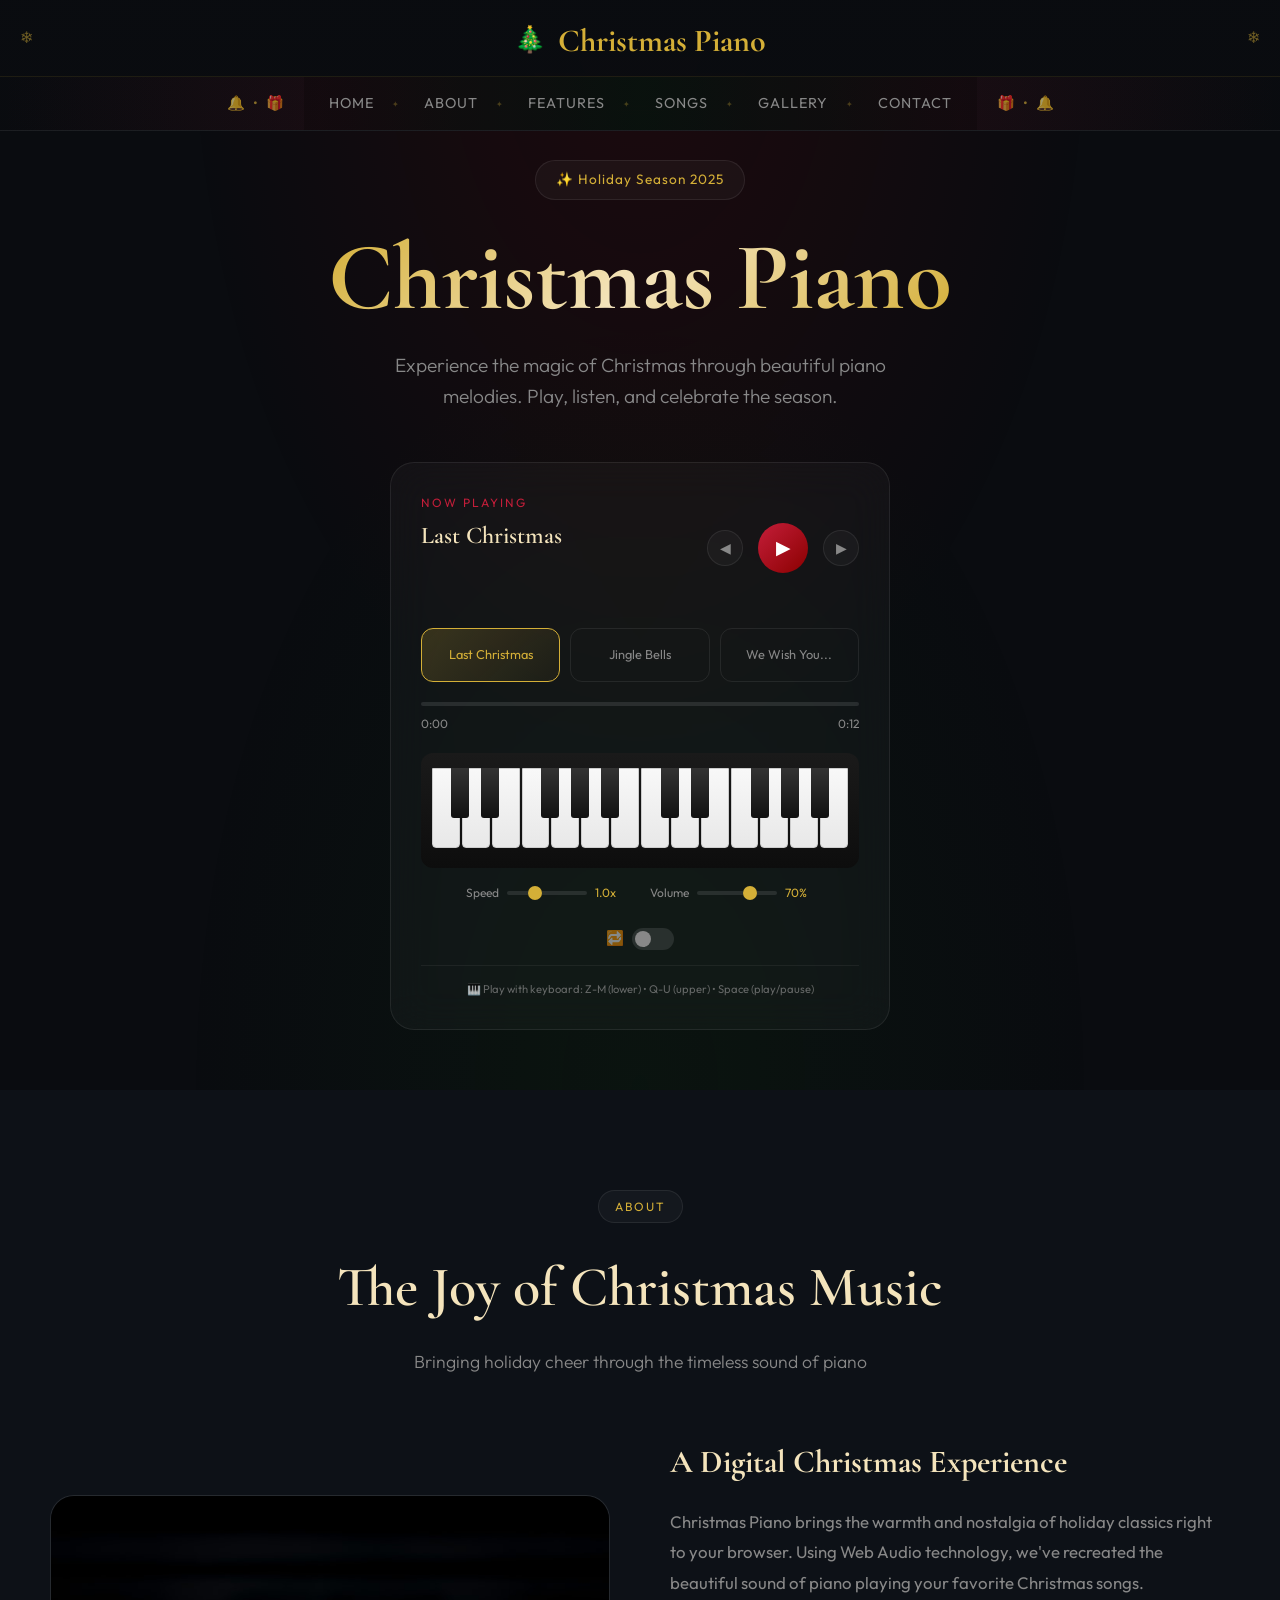
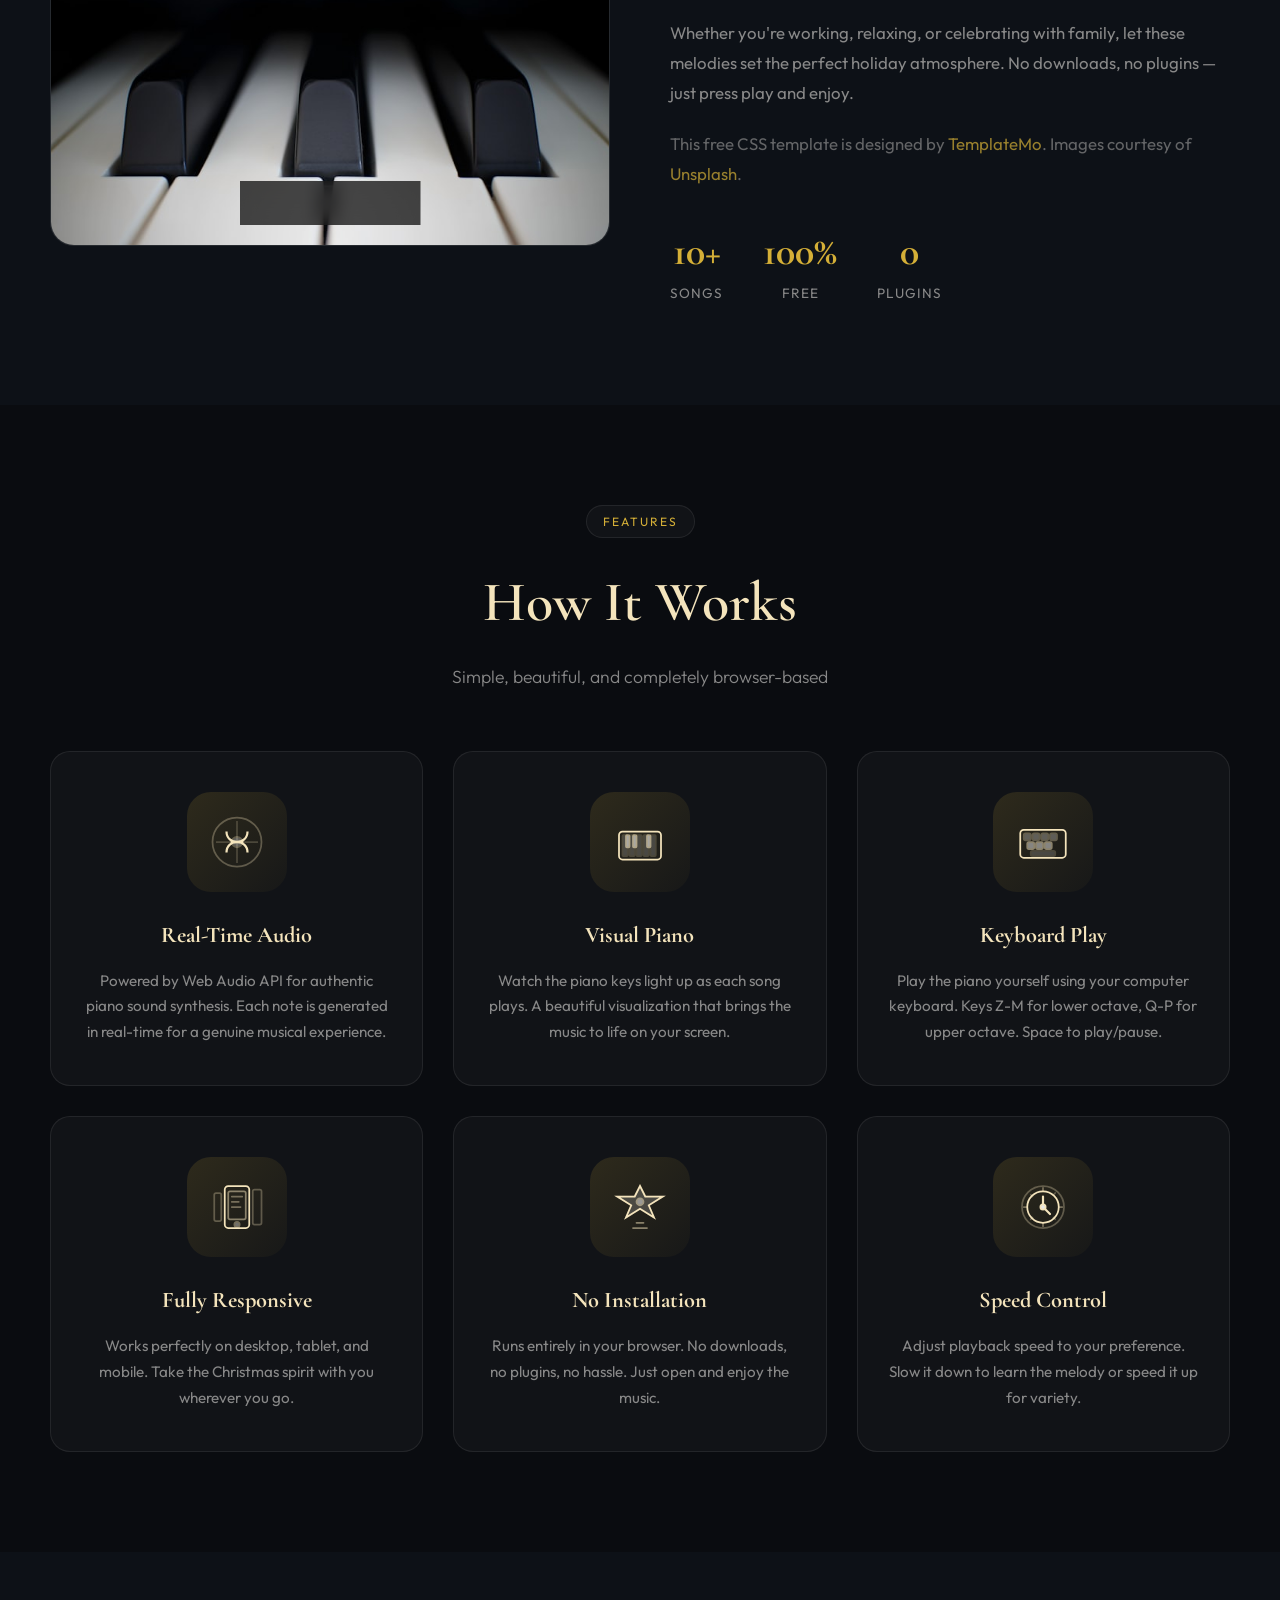
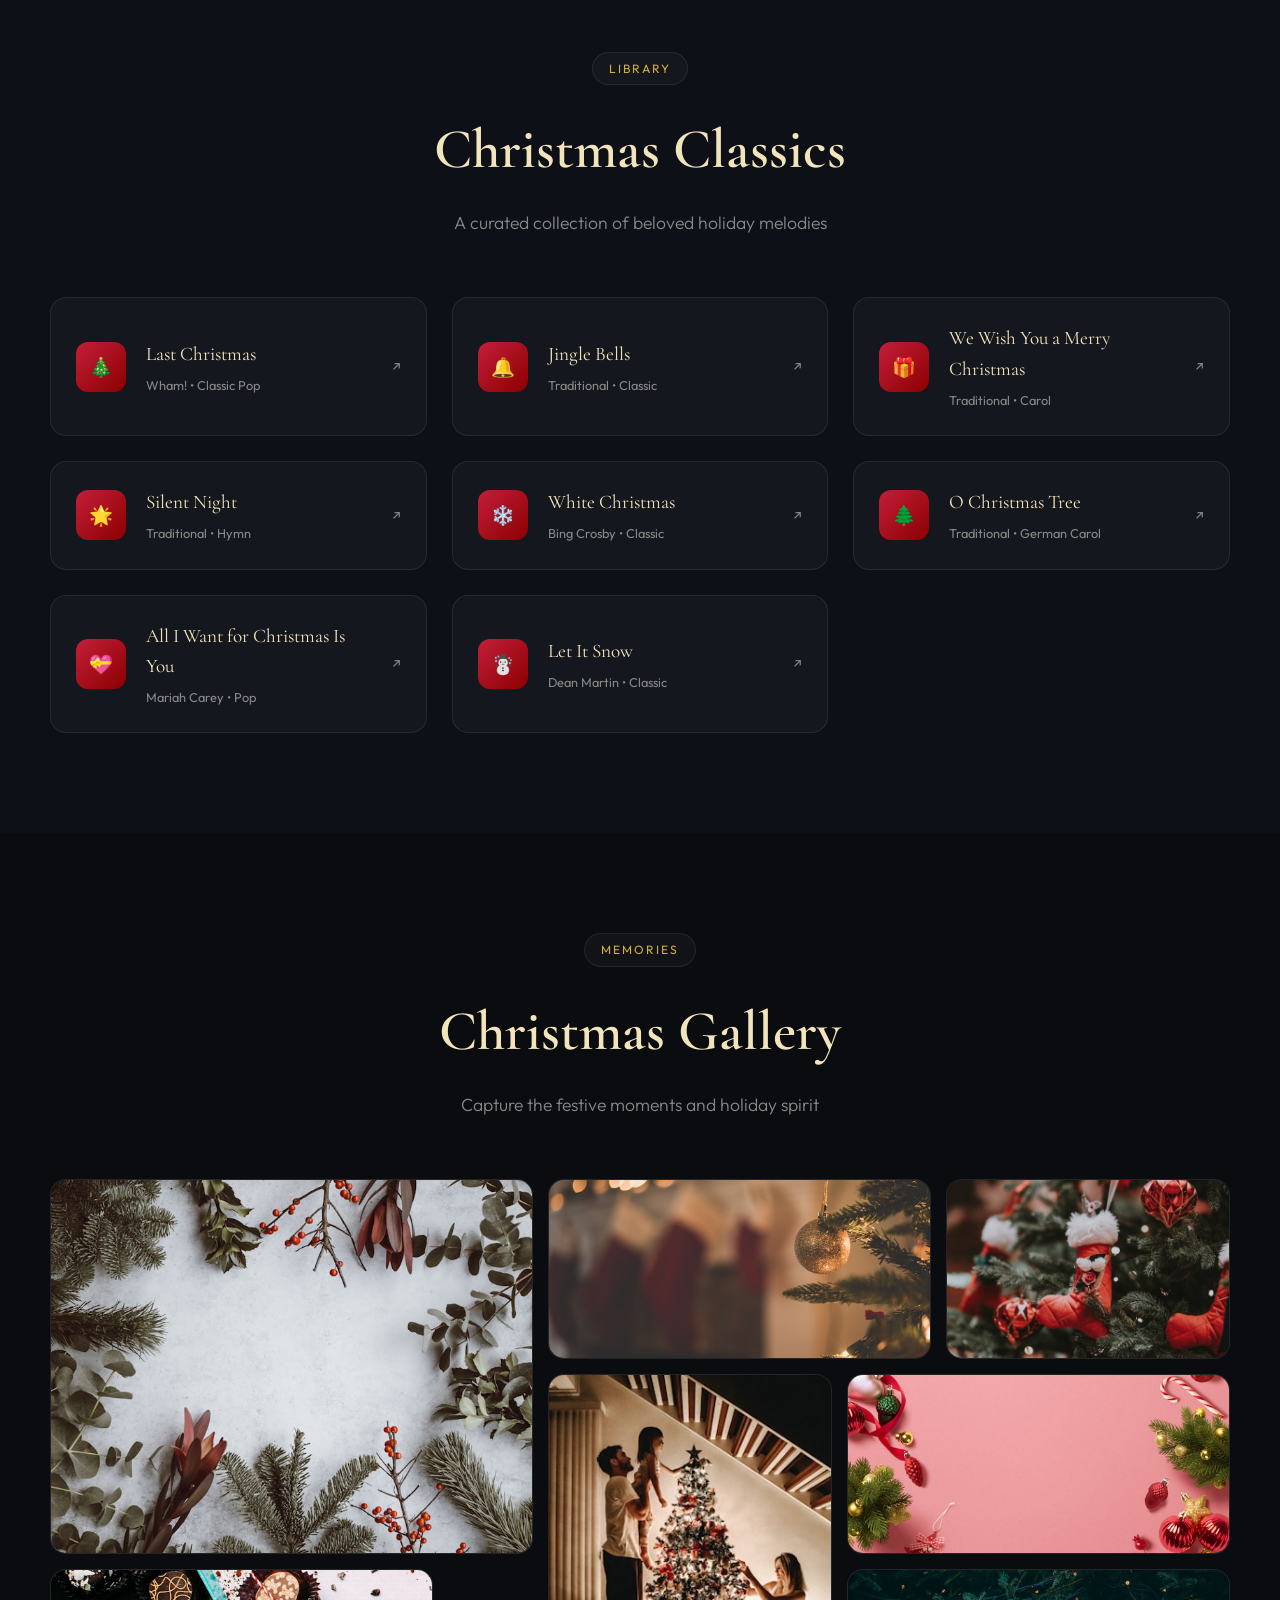
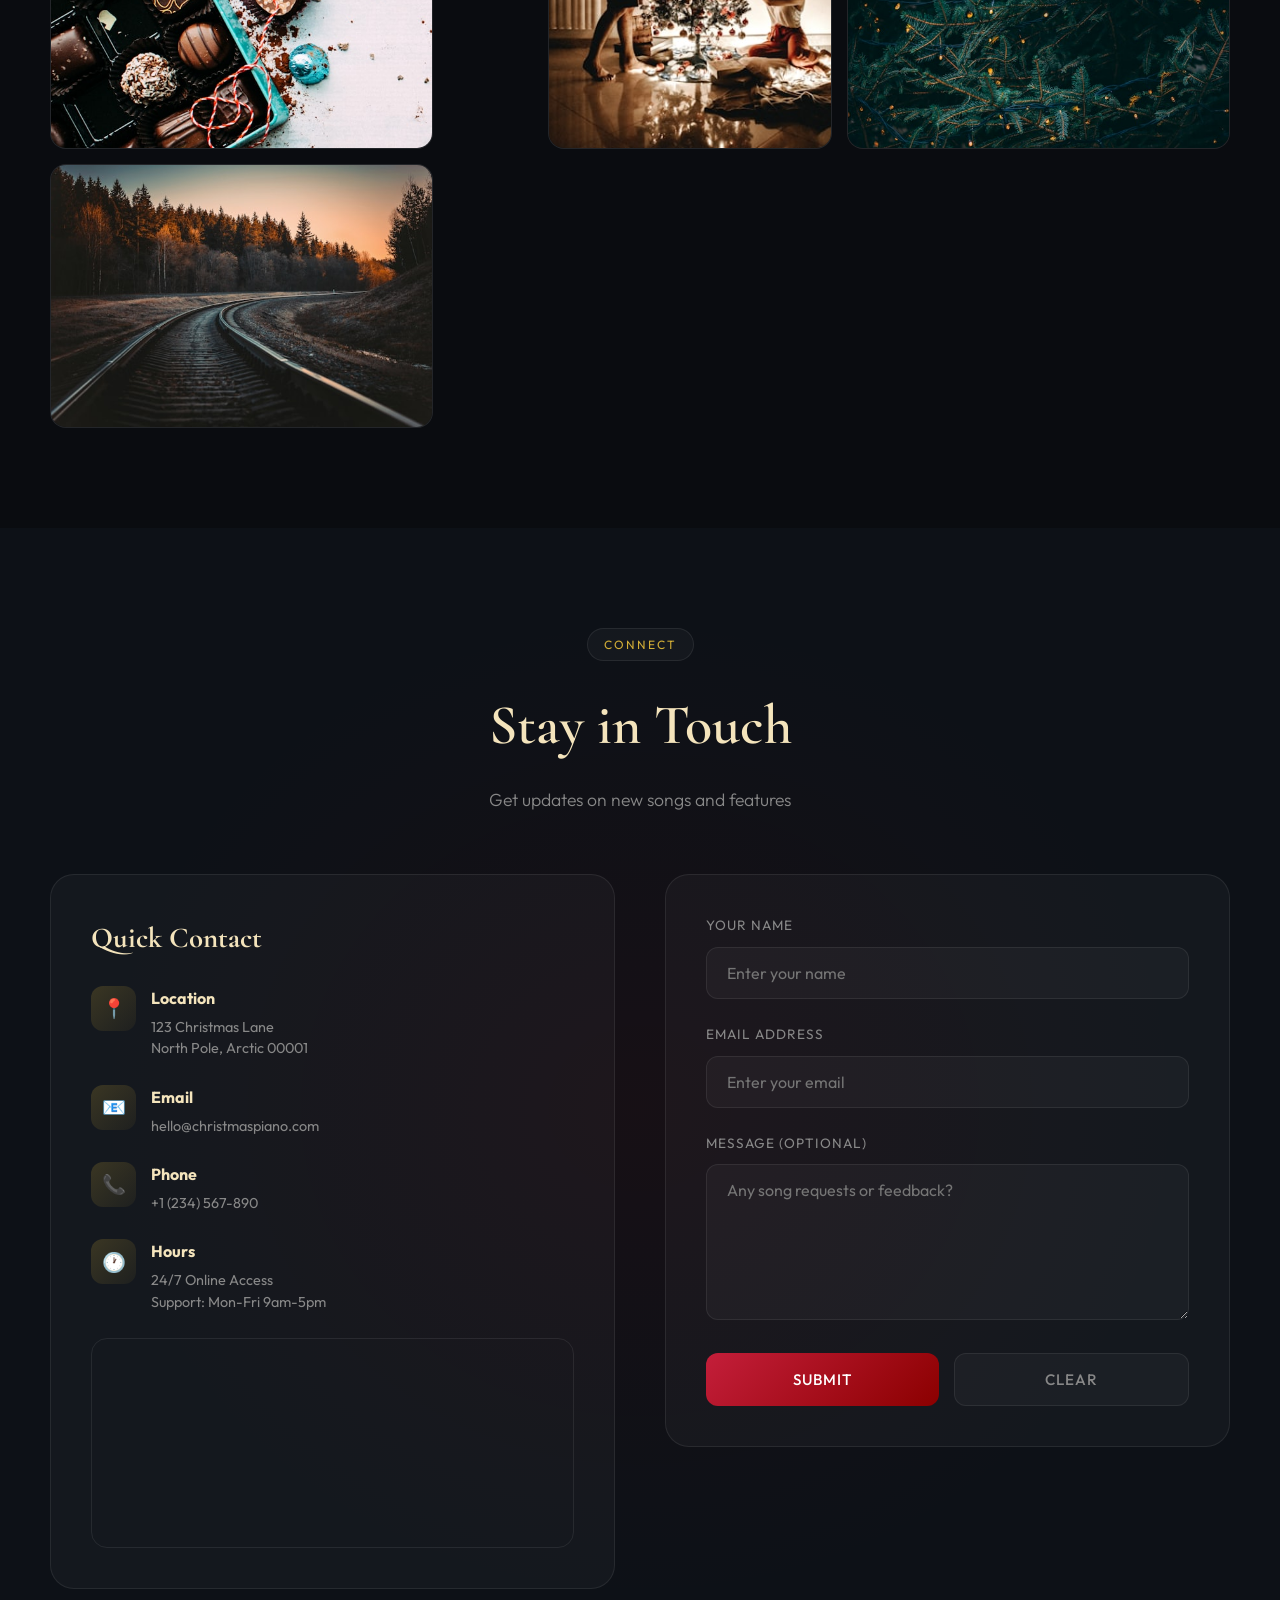
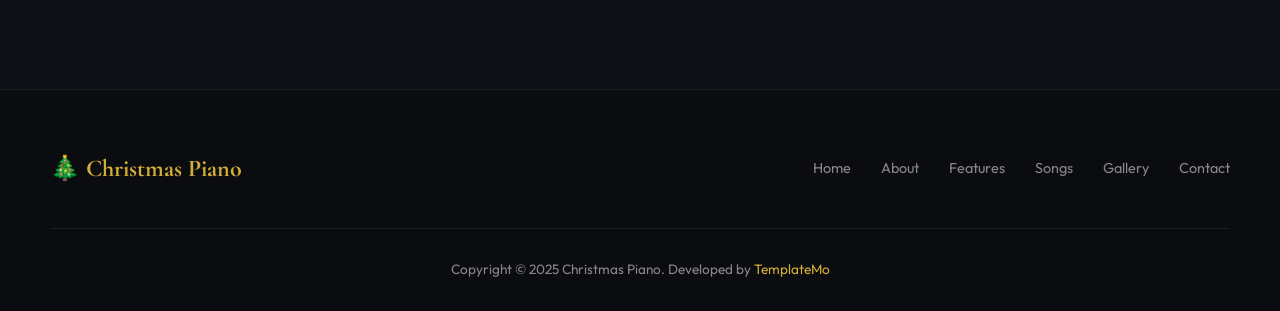
==== demo3/index.html @ 5d8e1d92 "lisätty demo3 ja demo3-pohja" ====
<!DOCTYPE html>
<html lang="en">
<head>
    <meta charset="UTF-8">
    <meta name="viewport" content="width=device-width, initial-scale=1.0">
    <title>Christmas Piano - Free HTML CSS Template</title>
    <link href="https://fonts.googleapis.com/css2?family=Cormorant+Garamond:wght@400;500;600;700&family=Outfit:wght@300;400;500;600&display=swap" rel="stylesheet">
    <link rel="stylesheet" href="templatemo-604-christmas-piano.css">
<!--

TemplateMo 604 Christmas Piano

https://templatemo.com/tm-604-christmas-piano

-->
</head>
<body>
    <!-- Snowflakes -->
    <div class="snowflakes" id="snowflakes"></div>

    <!-- Header -->
    <header>
        <!-- Logo Row -->
        <div class="header-logo-row">
            <a href="#hero" class="logo">
                <span class="logo-icon">🎄</span>
                Christmas Piano
            </a>
        </div>
        <!-- Navigation Row -->
        <div class="header-nav-row">
            <div class="nav-container">
                <div class="nav-decor">
                    <span class="ornament">🔔</span>
                    <span>•</span>
                    <span class="ornament">🎁</span>
                </div>
                <ul class="nav-links" id="navLinks">
                    <li><a href="#hero">Home</a></li>
                    <li><a href="#about">About</a></li>
                    <li><a href="#features">Features</a></li>
                    <li><a href="#songs">Songs</a></li>
                    <li><a href="#gallery">Gallery</a></li>
                    <li><a href="#contact">Contact</a></li>
                </ul>
                <div class="nav-decor">
                    <span class="ornament">🎁</span>
                    <span>•</span>
                    <span class="ornament">🔔</span>
                </div>
                <div class="nav-toggle" id="navToggle">
                    <span></span>
                    <span></span>
                    <span></span>
                </div>
            </div>
        </div>
    </header>

    <!-- Hero Section -->
    <section id="hero">
        <div class="hero-content">
            <span class="hero-badge">✨ Holiday Season 2025</span>
            <h1>Christmas Piano</h1>
            <p class="hero-subtitle">Experience the magic of Christmas through beautiful piano melodies. Play, listen, and celebrate the season.</p>
        </div>

        <!-- Mini Piano Player -->
        <div class="mini-player">
            <div class="player-header">
                <div class="song-info">
                    <div class="now-playing">Now Playing</div>
                    <div class="song-title" id="currentSongTitle">Last Christmas</div>
                </div>
                <div class="player-controls">
                    <button class="control-btn nav-btn" id="prevBtn">◀</button>
                    <button class="control-btn play-btn" id="playBtn">▶</button>
                    <button class="control-btn nav-btn" id="nextBtn">▶</button>
                </div>
            </div>

            <div class="song-selector">
                <button class="song-tab active" data-song="0">Last Christmas</button>
                <button class="song-tab" data-song="1">Jingle Bells</button>
                <button class="song-tab" data-song="2">We Wish You...</button>
            </div>

            <div class="progress-container">
                <div class="progress-bar" id="progressBar">
                    <div class="progress-fill" id="progressFill"></div>
                </div>
                <div class="time-display">
                    <span id="currentTime">0:00</span>
                    <span id="totalTime">0:00</span>
                </div>
            </div>

            <div class="mini-piano-container">
                <div class="mini-piano" id="miniPiano"></div>
            </div>

            <div class="player-controls-row">
                <div class="control-group">
                    <span class="control-label">Speed</span>
                    <input type="range" class="control-slider" id="speedSlider" min="0.5" max="2" step="0.1" value="1">
                    <span class="control-value" id="speedValue">1.0x</span>
                </div>
                <div class="control-group">
                    <span class="control-label">Volume</span>
                    <input type="range" class="control-slider" id="volumeSlider" min="0" max="1" step="0.1" value="0.7">
                    <span class="control-value" id="volumeValue">70%</span>
                </div>
                <div class="repeat-toggle" id="repeatToggle">
                    <span class="repeat-icon">🔁</span>
                    <div class="toggle-switch" id="repeatSwitch"></div>
                </div>
            </div>

            <div class="keyboard-hint">
                🎹 Play with keyboard: Z-M (lower) • Q-U (upper) • Space (play/pause)
            </div>
        </div>
    </section>

    <!-- About Section -->
    <section id="about">
        <div class="section-header">
            <span class="section-badge">About</span>
            <h2>The Joy of Christmas Music</h2>
            <p class="section-desc">Bringing holiday cheer through the timeless sound of piano</p>
        </div>
        <div class="about-grid">
            <div class="about-media">
                <img src="images/about-piano.jpg" alt="Christmas Piano">
                <a href="https://www.youtube.com/watch?v=E8gmARGvPlI" target="_blank" rel="noopener" class="youtube-btn">
                    <svg width="20" height="20" viewBox="0 0 24 24" fill="currentColor">
                        <path d="M19.615 3.184c-3.604-.246-11.631-.245-15.23 0-3.897.266-4.356 2.62-4.385 8.816.029 6.185.484 8.549 4.385 8.816 3.6.245 11.626.246 15.23 0 3.897-.266 4.356-2.62 4.385-8.816-.029-6.185-.484-8.549-4.385-8.816zm-10.615 12.816v-8l8 3.993-8 4.007z"/>
                    </svg>
                    Watch on YouTube
                </a>
            </div>
            <div class="about-content">
                <h3>A Digital Christmas Experience</h3>
                <p>Christmas Piano brings the warmth and nostalgia of holiday classics right to your browser. Using Web Audio technology, we've recreated the beautiful sound of piano playing your favorite Christmas songs.</p>
                <p>Whether you're working, relaxing, or celebrating with family, let these melodies set the perfect holiday atmosphere. No downloads, no plugins — just press play and enjoy.</p>
                <p class="about-credits">This free CSS template is designed by <a href="https://templatemo.com" target="_blank" rel="nofollow noopener">TemplateMo</a>. Images courtesy of <a href="https://unsplash.com" target="_blank" rel="nofollow noopener">Unsplash</a>.</p>
                <div class="about-stats">
                    <div class="stat">
                        <div class="stat-number">10+</div>
                        <div class="stat-label">Songs</div>
                    </div>
                    <div class="stat">
                        <div class="stat-number">100%</div>
                        <div class="stat-label">Free</div>
                    </div>
                    <div class="stat">
                        <div class="stat-number">0</div>
                        <div class="stat-label">Plugins</div>
                    </div>
                </div>
            </div>
        </div>
    </section>

    <!-- Features Section -->
    <section id="features">
        <div class="section-header">
            <span class="section-badge">Features</span>
            <h2>How It Works</h2>
            <p class="section-desc">Simple, beautiful, and completely browser-based</p>
        </div>
        <div class="features-grid">
            <div class="feature-card">
                <div class="feature-icon">
                    <svg viewBox="0 0 64 64" fill="none" stroke="currentColor" stroke-width="2">
                        <circle cx="32" cy="32" r="28" stroke-opacity="0.3"/>
                        <path d="M32 8v48M8 32h48" stroke-opacity="0.2"/>
                        <path d="M20 20c0 8 6 12 12 12s12-4 12-12" stroke-width="2.5"/>
                        <path d="M20 44c0-8 6-12 12-12s12 4 12 12" stroke-width="2.5"/>
                        <circle cx="32" cy="32" r="6" fill="currentColor" opacity="0.3"/>
                        <path d="M26 32h12" stroke-width="3" stroke-linecap="round"/>
                    </svg>
                </div>
                <h3>Real-Time Audio</h3>
                <p>Powered by Web Audio API for authentic piano sound synthesis. Each note is generated in real-time for a genuine musical experience.</p>
            </div>
            <div class="feature-card">
                <div class="feature-icon">
                    <svg viewBox="0 0 64 64" fill="none" stroke="currentColor" stroke-width="2">
                        <rect x="8" y="20" width="48" height="32" rx="4" stroke-width="2"/>
                        <rect x="12" y="24" width="6" height="24" rx="1" fill="currentColor" opacity="0.2"/>
                        <rect x="20" y="24" width="6" height="24" rx="1" fill="currentColor" opacity="0.2"/>
                        <rect x="28" y="24" width="6" height="24" rx="1" fill="currentColor" opacity="0.2"/>
                        <rect x="36" y="24" width="6" height="24" rx="1" fill="currentColor" opacity="0.2"/>
                        <rect x="44" y="24" width="6" height="24" rx="1" fill="currentColor" opacity="0.2"/>
                        <rect x="16" y="24" width="4" height="14" rx="1" fill="currentColor" opacity="0.6"/>
                        <rect x="24" y="24" width="4" height="14" rx="1" fill="currentColor" opacity="0.6"/>
                        <rect x="40" y="24" width="4" height="14" rx="1" fill="currentColor" opacity="0.6"/>
                    </svg>
                </div>
                <h3>Visual Piano</h3>
                <p>Watch the piano keys light up as each song plays. A beautiful visualization that brings the music to life on your screen.</p>
            </div>
            <div class="feature-card">
                <div class="feature-icon">
                    <svg viewBox="0 0 64 64" fill="none" stroke="currentColor" stroke-width="2">
                        <rect x="6" y="18" width="52" height="32" rx="4"/>
                        <rect x="10" y="22" width="8" height="8" rx="2" fill="currentColor" opacity="0.3"/>
                        <rect x="20" y="22" width="8" height="8" rx="2" fill="currentColor" opacity="0.3"/>
                        <rect x="30" y="22" width="8" height="8" rx="2" fill="currentColor" opacity="0.3"/>
                        <rect x="40" y="22" width="8" height="8" rx="2" fill="currentColor" opacity="0.3"/>
                        <rect x="14" y="32" width="8" height="8" rx="2" fill="currentColor" opacity="0.5"/>
                        <rect x="24" y="32" width="8" height="8" rx="2" fill="currentColor" opacity="0.5"/>
                        <rect x="34" y="32" width="8" height="8" rx="2" fill="currentColor" opacity="0.5"/>
                        <rect x="18" y="42" width="28" height="6" rx="2" fill="currentColor" opacity="0.2"/>
                    </svg>
                </div>
                <h3>Keyboard Play</h3>
                <p>Play the piano yourself using your computer keyboard. Keys Z-M for lower octave, Q-P for upper octave. Space to play/pause.</p>
            </div>
            <div class="feature-card">
                <div class="feature-icon">
                    <svg viewBox="0 0 64 64" fill="none" stroke="currentColor" stroke-width="2">
                        <rect x="18" y="8" width="28" height="48" rx="4"/>
                        <rect x="22" y="14" width="20" height="32" rx="2" stroke-opacity="0.5"/>
                        <circle cx="32" cy="52" r="3" fill="currentColor" opacity="0.4"/>
                        <path d="M26 20h12M26 26h8M26 32h10" stroke-opacity="0.4" stroke-linecap="round"/>
                        <rect x="6" y="16" width="8" height="32" rx="2" stroke-opacity="0.3"/>
                        <rect x="50" y="12" width="10" height="40" rx="2" stroke-opacity="0.3"/>
                    </svg>
                </div>
                <h3>Fully Responsive</h3>
                <p>Works perfectly on desktop, tablet, and mobile. Take the Christmas spirit with you wherever you go.</p>
            </div>
            <div class="feature-card">
                <div class="feature-icon">
                    <svg viewBox="0 0 64 64" fill="none" stroke="currentColor" stroke-width="2">
                        <path d="M32 8L38 20H58L42 30L48 44L32 34L16 44L22 30L6 20H26L32 8Z" fill="currentColor" opacity="0.2"/>
                        <path d="M32 8L38 20H58L42 30L48 44L32 34L16 44L22 30L6 20H26L32 8Z"/>
                        <circle cx="32" cy="26" r="4" fill="currentColor" opacity="0.5"/>
                        <path d="M28 50h8M24 56h16" stroke-linecap="round" stroke-opacity="0.5"/>
                    </svg>
                </div>
                <h3>No Installation</h3>
                <p>Runs entirely in your browser. No downloads, no plugins, no hassle. Just open and enjoy the music.</p>
            </div>
            <div class="feature-card">
                <div class="feature-icon">
                    <svg viewBox="0 0 64 64" fill="none" stroke="currentColor" stroke-width="2">
                        <circle cx="32" cy="32" r="24" stroke-opacity="0.3"/>
                        <circle cx="32" cy="32" r="18"/>
                        <path d="M32 20v12l8 8" stroke-width="2.5" stroke-linecap="round" stroke-linejoin="round"/>
                        <circle cx="32" cy="32" r="3" fill="currentColor"/>
                        <path d="M32 10v4M32 50v4M10 32h4M50 32h4" stroke-linecap="round" stroke-opacity="0.4"/>
                        <path d="M18 18l2 2M44 44l2 2M18 46l2-2M44 18l2-2" stroke-linecap="round" stroke-opacity="0.3"/>
                    </svg>
                </div>
                <h3>Speed Control</h3>
                <p>Adjust playback speed to your preference. Slow it down to learn the melody or speed it up for variety.</p>
            </div>
        </div>
    </section>

    <!-- Songs Section -->
    <section id="songs">
        <div class="section-header">
            <span class="section-badge">Library</span>
            <h2>Christmas Classics</h2>
            <p class="section-desc">A curated collection of beloved holiday melodies</p>
        </div>
        <div class="songs-grid">
            <a href="https://www.youtube.com/watch?v=E8gmARGvPlI" target="_blank" rel="noopener" class="song-card">
                <div class="song-card-icon">🎄</div>
                <div class="song-card-info">
                    <div class="song-card-title">Last Christmas</div>
                    <div class="song-card-meta">Wham! • Classic Pop</div>
                </div>
                <div class="song-card-duration">↗</div>
            </a>
            <a href="https://www.youtube.com/results?search_query=jingle+bells+piano" target="_blank" rel="noopener" class="song-card">
                <div class="song-card-icon">🔔</div>
                <div class="song-card-info">
                    <div class="song-card-title">Jingle Bells</div>
                    <div class="song-card-meta">Traditional • Classic</div>
                </div>
                <div class="song-card-duration">↗</div>
            </a>
            <a href="https://www.youtube.com/watch?v=g-OF7KGyDis" target="_blank" rel="noopener" class="song-card">
                <div class="song-card-icon">🎁</div>
                <div class="song-card-info">
                    <div class="song-card-title">We Wish You a Merry Christmas</div>
                    <div class="song-card-meta">Traditional • Carol</div>
                </div>
                <div class="song-card-duration">↗</div>
            </a>
            <a href="https://www.youtube.com/results?search_query=silent+night+piano+instrumental" target="_blank" rel="noopener" class="song-card">
                <div class="song-card-icon">🌟</div>
                <div class="song-card-info">
                    <div class="song-card-title">Silent Night</div>
                    <div class="song-card-meta">Traditional • Hymn</div>
                </div>
                <div class="song-card-duration">↗</div>
            </a>
            <a href="https://www.youtube.com/results?search_query=white+christmas+piano" target="_blank" rel="noopener" class="song-card">
                <div class="song-card-icon">❄️</div>
                <div class="song-card-info">
                    <div class="song-card-title">White Christmas</div>
                    <div class="song-card-meta">Bing Crosby • Classic</div>
                </div>
                <div class="song-card-duration">↗</div>
            </a>
            <a href="https://www.youtube.com/results?search_query=o+christmas+tree+piano" target="_blank" rel="noopener" class="song-card">
                <div class="song-card-icon">🌲</div>
                <div class="song-card-info">
                    <div class="song-card-title">O Christmas Tree</div>
                    <div class="song-card-meta">Traditional • German Carol</div>
                </div>
                <div class="song-card-duration">↗</div>
            </a>
            <a href="https://www.youtube.com/results?search_query=all+i+want+for+christmas+is+you+piano" target="_blank" rel="noopener" class="song-card">
                <div class="song-card-icon">💝</div>
                <div class="song-card-info">
                    <div class="song-card-title">All I Want for Christmas Is You</div>
                    <div class="song-card-meta">Mariah Carey • Pop</div>
                </div>
                <div class="song-card-duration">↗</div>
            </a>
            <a href="https://www.youtube.com/results?search_query=let+it+snow+piano+instrumental" target="_blank" rel="noopener" class="song-card">
                <div class="song-card-icon">☃️</div>
                <div class="song-card-info">
                    <div class="song-card-title">Let It Snow</div>
                    <div class="song-card-meta">Dean Martin • Classic</div>
                </div>
                <div class="song-card-duration">↗</div>
            </a>
        </div>
    </section>

    <!-- Gallery Section -->
    <section id="gallery">
        <div class="section-header">
            <span class="section-badge">Memories</span>
            <h2>Christmas Gallery</h2>
            <p class="section-desc">Capture the festive moments and holiday spirit</p>
        </div>
        <div class="gallery-grid">
            <div class="gallery-item" data-index="0">
                <img src="images/christmas-pic-01.jpg" alt="Christmas Tree">
                <div class="gallery-icon">+</div>
            </div>
            <div class="gallery-item" data-index="1">
                <img src="images/christmas-pic-02.jpg" alt="Christmas Decorations">
                <div class="gallery-icon">+</div>
            </div>
            <div class="gallery-item" data-index="2">
                <img src="images/christmas-pic-03.jpg" alt="Christmas Lights">
                <div class="gallery-icon">+</div>
            </div>
            <div class="gallery-item" data-index="3">
                <img src="images/christmas-pic-04.jpg" alt="Christmas Snow">
                <div class="gallery-icon">+</div>
            </div>
            <div class="gallery-item" data-index="4">
                <img src="images/christmas-pic-05.jpg" alt="Christmas Gifts">
                <div class="gallery-icon">+</div>
            </div>
            <div class="gallery-item" data-index="5">
                <img src="images/christmas-pic-06.jpg" alt="Christmas Cookies">
                <div class="gallery-icon">+</div>
            </div>
            <div class="gallery-item" data-index="6">
                <img src="images/christmas-pic-07.jpg" alt="Christmas Candles">
                <div class="gallery-icon">+</div>
            </div>
            <div class="gallery-item" data-index="7">
                <img src="images/christmas-pic-08.jpg" alt="Christmas Piano">
                <div class="gallery-icon">+</div>
            </div>
        </div>
    </section>

    <!-- Lightbox -->
    <div class="lightbox" id="lightbox">
        <div class="lightbox-content">
            <button class="lightbox-close" id="lightboxClose">×</button>
            <button class="lightbox-nav lightbox-prev" id="lightboxPrev">◀</button>
            <img src="" alt="Gallery Image" id="lightboxImg">
            <button class="lightbox-nav lightbox-next" id="lightboxNext">▶</button>
        </div>
    </div>

    <!-- Contact Section -->
    <section id="contact">
        <div class="section-header">
            <span class="section-badge">Connect</span>
            <h2>Stay in Touch</h2>
            <p class="section-desc">Get updates on new songs and features</p>
        </div>
        <div class="contact-container">
            <!-- Contact Info Column -->
            <div class="contact-info">
                <h3>Quick Contact</h3>
                <div class="contact-item">
                    <div class="contact-item-icon">📍</div>
                    <div class="contact-item-content">
                        <h4>Location</h4>
                        <p><a href="https://www.google.com/maps/place/New+York,+NY,+USA" target="_blank" rel="noopener">123 Christmas Lane<br>North Pole, Arctic 00001</a></p>
                    </div>
                </div>
                <div class="contact-item">
                    <div class="contact-item-icon">📧</div>
                    <div class="contact-item-content">
                        <h4>Email</h4>
                        <p><a href="mailto:hello@christmaspiano.com">hello@christmaspiano.com</a></p>
                    </div>
                </div>
                <div class="contact-item">
                    <div class="contact-item-icon">📞</div>
                    <div class="contact-item-content">
                        <h4>Phone</h4>
                        <p><a href="tel:+1234567890">+1 (234) 567-890</a></p>
                    </div>
                </div>
                <div class="contact-item">
                    <div class="contact-item-icon">🕐</div>
                    <div class="contact-item-content">
                        <h4>Hours</h4>
                        <p>24/7 Online Access<br>Support: Mon-Fri 9am-5pm</p>
                    </div>
                </div>
                <div class="contact-map">
                    <iframe src="https://www.google.com/maps/embed?pb=!1m18!1m12!1m3!1d387193.305935303!2d-74.25986548248684!3d40.69714941932609!2m3!1f0!2f0!3f0!3m2!1i1024!2i768!4f13.1!3m3!1m2!1s0x89c24fa5d33f083b%3A0xc80b8f06e177fe62!2sNew%20York%2C%20NY%2C%20USA!5e0!3m2!1sen!2s!4v1638561234567!5m2!1sen!2s" allowfullscreen="" loading="lazy"></iframe>
                </div>
            </div>
            <!-- Contact Form Column -->
            <form class="contact-form" id="contactForm">
                <div class="form-group">
                    <label for="name">Your Name</label>
                    <input type="text" id="name" name="name" placeholder="Enter your name" required>
                </div>
                <div class="form-group">
                    <label for="email">Email Address</label>
                    <input type="email" id="email" name="email" placeholder="Enter your email" required>
                </div>
                <div class="form-group">
                    <label for="message">Message (Optional)</label>
                    <textarea id="message" name="message" placeholder="Any song requests or feedback?"></textarea>
                </div>
                <div class="form-buttons">
                    <button type="submit" class="btn btn-submit">Submit</button>
                    <button type="reset" class="btn btn-clear">Clear</button>
                </div>
            </form>
        </div>
    </section>

    <!-- Footer -->
    <footer>
        <div class="footer-content">
            <div class="footer-logo">🎄 Christmas Piano</div>
            <div class="footer-links">
                <a href="#hero">Home</a>
                <a href="#about">About</a>
                <a href="#features">Features</a>
                <a href="#songs">Songs</a>
                <a href="#gallery">Gallery</a>
                <a href="#contact">Contact</a>
            </div>
        </div>
        <div class="footer-bottom">
            <p>Copyright © 2025 Christmas Piano. Developed by <a rel="nofollow" href="https://templatemo.com" target="_blank">TemplateMo</a></p>
        </div>
    </footer>
<script src="templatemo-604-piano-scripts.js"></script>
</body>
</html>
---- demo3/templatemo-604-christmas-piano.css ----
@charset "utf-8";
/* CSS Document 

TemplateMo 604 Christmas Piano

https://templatemo.com/tm-604-christmas-piano

*/

:root {
	--gold: #d4af37;
	--gold-light: #f4e4bc;
	--red: #c41e3a;
	--red-dark: #8b0000;
	--green: #228b22;
	--green-dark: #0d5d0d;
	--bg-dark: #0a0c10;
	--bg-section: #0d1117;
	--glass-bg: rgba(255, 255, 255, 0.03);
	--glass-border: rgba(255, 255, 255, 0.08);
	--text: #e8e8e8;
	--text-muted: #888;
}

* {
	margin: 0;
	padding: 0;
	box-sizing: border-box;
}

html {
	scroll-behavior: smooth;
}

body {
	font-family: 'Outfit', sans-serif;
	background: var(--bg-dark);
	color: var(--text);
	line-height: 1.6;
	overflow-x: hidden;
}

/* Snowflakes */
.snowflakes {
	position: fixed;
	top: 0;
	left: 0;
	width: 100%;
	height: 100%;
	pointer-events: none;
	z-index: 1;
	overflow: hidden;
}

.snowflake {
	position: absolute;
	top: -20px;
	color: #fff;
	font-size: 0.8rem;
	opacity: 0.4;
	animation: snowfall linear infinite;
}

@keyframes snowfall {
	0% {
		transform: translateY(-20px) rotate(0deg);
	}

	100% {
		transform: translateY(100vh) rotate(180deg);
	}
}

/* Header - Two Row Design */
header {
	position: fixed;
	top: 0;
	left: 0;
	right: 0;
	z-index: 1000;
	background: linear-gradient(180deg, rgba(10, 12, 16, 0.98) 0%, rgba(10, 12, 16, 0.95) 100%);
	backdrop-filter: blur(15px);
	border-bottom: 1px solid var(--glass-border);
}

/* Logo Row */
.header-logo-row {
	text-align: center;
	padding: 15px 20px 10px;
	border-bottom: 1px solid rgba(212, 175, 55, 0.1);
	position: relative;
}

.header-logo-row::before,
.header-logo-row::after {
	content: '❄';
	position: absolute;
	top: 50%;
	transform: translateY(-50%);
	color: var(--gold);
	opacity: 0.5;
	font-size: 1rem;
}

.header-logo-row::before {
	left: 20px;
}

.header-logo-row::after {
	right: 20px;
}

.logo {
	font-family: 'Cormorant Garamond', serif;
	font-size: 2rem;
	font-weight: 700;
	color: var(--gold);
	text-decoration: none;
	display: inline-flex;
	align-items: center;
	gap: 12px;
}

.logo-icon {
	font-size: 1.6rem;
	animation: logoGlow 3s ease-in-out infinite;
}

@keyframes logoGlow {

	0%,
	100% {
		filter: drop-shadow(0 0 5px rgba(212, 175, 55, 0.5));
	}

	50% {
		filter: drop-shadow(0 0 15px rgba(212, 175, 55, 0.8));
	}
}

/* Navigation Row */
.header-nav-row {
	padding: 0;
	position: relative;
	overflow: hidden;
}

.header-nav-row::before {
	content: '';
	position: absolute;
	top: 0;
	left: 0;
	right: 0;
	bottom: 0;
	background: linear-gradient(90deg,
			transparent 0%,
			rgba(196, 30, 58, 0.08) 25%,
			rgba(34, 139, 34, 0.08) 50%,
			rgba(196, 30, 58, 0.08) 75%,
			transparent 100%);
	pointer-events: none;
}

.nav-container {
	display: flex;
	justify-content: center;
	align-items: center;
	position: relative;
	padding: 0 60px;
}

/* Christmas Decorations */
.nav-decor {
	display: flex;
	align-items: center;
	gap: 8px;
	padding: 0 20px;
	color: var(--gold);
	opacity: 0.6;
	font-size: 0.9rem;
}

.nav-decor .ornament {
	animation: swing 4s ease-in-out infinite;
}

@keyframes swing {

	0%,
	100% {
		transform: rotate(-5deg);
	}

	50% {
		transform: rotate(5deg);
	}
}

.nav-links {
	display: flex;
	gap: 0;
	list-style: none;
	background: rgba(0, 0, 0, 0.2);
	border-radius: 0;
	padding: 0;
}

.nav-links li {
	position: relative;
}

.nav-links li::after {
	content: '✦';
	position: absolute;
	right: 0;
	top: 50%;
	transform: translateY(-50%);
	color: var(--gold);
	opacity: 0.3;
	font-size: 0.5rem;
}

.nav-links li:last-child::after {
	display: none;
}

.nav-links a {
	color: var(--text-muted);
	text-decoration: none;
	font-size: 0.9rem;
	font-weight: 400;
	transition: all 0.3s ease;
	letter-spacing: 1px;
	text-transform: uppercase;
	padding: 15px 25px;
	display: block;
	position: relative;
}

.nav-links a::before {
	content: '';
	position: absolute;
	bottom: 0;
	left: 50%;
	width: 0;
	height: 2px;
	background: linear-gradient(90deg, var(--red), var(--gold), var(--green));
	transition: all 0.3s ease;
	transform: translateX(-50%);
}

.nav-links a:hover {
	color: var(--gold);
	background: rgba(212, 175, 55, 0.05);
}

.nav-links a:hover::before {
	width: 60%;
}

.nav-toggle {
	display: none;
	flex-direction: column;
	gap: 5px;
	cursor: pointer;
	padding: 10px;
	position: absolute;
	right: 20px;
	top: 50%;
	transform: translateY(-50%);
}

.nav-toggle span {
	width: 25px;
	height: 2px;
	background: var(--gold);
	transition: all 0.3s ease;
}

/* Hero Section */
#hero {
	min-height: 100vh;
	display: flex;
	flex-direction: column;
	justify-content: center;
	align-items: center;
	padding: 160px 20px 60px;
	position: relative;
	background: radial-gradient(ellipse at top, rgba(139, 0, 0, 0.15) 0%, transparent 50%),
		radial-gradient(ellipse at bottom, rgba(13, 93, 13, 0.1) 0%, transparent 50%);
}

.hero-content {
	text-align: center;
	margin-bottom: 50px;
	position: relative;
	z-index: 10;
}

.hero-badge {
	display: inline-block;
	padding: 8px 20px;
	background: var(--glass-bg);
	border: 1px solid var(--glass-border);
	border-radius: 50px;
	font-size: 0.85rem;
	color: var(--gold);
	margin-bottom: 25px;
	letter-spacing: 1px;
}

h1 {
	font-family: 'Cormorant Garamond', serif;
	font-size: clamp(3rem, 8vw, 6rem);
	font-weight: 700;
	line-height: 1.1;
	margin-bottom: 20px;
	background: linear-gradient(135deg, var(--gold) 0%, var(--gold-light) 50%, var(--gold) 100%);
	-webkit-background-clip: text;
	-webkit-text-fill-color: transparent;
	background-clip: text;
}

.hero-subtitle {
	font-size: 1.2rem;
	color: var(--text-muted);
	max-width: 500px;
	margin: 0 auto;
	font-weight: 300;
}

/* Mini Piano Player */
.mini-player {
	background: var(--glass-bg);
	border: 1px solid var(--glass-border);
	border-radius: 24px;
	padding: 30px;
	max-width: 500px;
	width: 100%;
	backdrop-filter: blur(20px);
	position: relative;
	z-index: 10;
}

.player-header {
	display: flex;
	align-items: flex-start;
	justify-content: space-between;
	margin-bottom: 25px;
	min-height: 110px;
}

.song-info {
	flex: 1;
}

.now-playing {
	font-size: 0.75rem;
	color: var(--red);
	text-transform: uppercase;
	letter-spacing: 2px;
	margin-bottom: 5px;
}

.song-title {
	font-family: 'Cormorant Garamond', serif;
	font-size: 1.5rem;
	font-weight: 600;
	color: var(--gold-light);
}

.player-controls {
	display: flex;
	align-items: center;
	gap: 15px;
	align-self: center;
}

.control-btn {
	width: 50px;
	height: 50px;
	border-radius: 50%;
	border: none;
	cursor: pointer;
	display: flex;
	align-items: center;
	justify-content: center;
	transition: all 0.3s ease;
}

.play-btn {
	background: linear-gradient(135deg, var(--red) 0%, var(--red-dark) 100%);
	color: #fff;
	font-size: 1.2rem;
}

.play-btn:hover {
	transform: scale(1.1);
	box-shadow: 0 0 30px rgba(196, 30, 58, 0.5);
}

.nav-btn {
	width: 36px;
	height: 36px;
	background: var(--glass-bg);
	border: 1px solid var(--glass-border);
	color: var(--text-muted);
	font-size: 0.9rem;
}

.nav-btn:hover {
	color: var(--gold);
	border-color: var(--gold);
}

/* Song Selector */
.song-selector {
	display: flex;
	gap: 10px;
	margin-bottom: 20px;
	height: 54px;
}

.song-tab {
	flex: 1;
	padding: 10px 12px;
	height: 54px;
	background: transparent;
	border: 1px solid var(--glass-border);
	border-radius: 12px;
	color: var(--text-muted);
	font-family: 'Outfit', sans-serif;
	font-size: 0.8rem;
	line-height: 1.3;
	cursor: pointer;
	transition: all 0.3s ease;
	display: flex;
	align-items: center;
	justify-content: center;
	text-align: center;
}

.song-tab:hover {
	border-color: var(--gold);
	color: var(--gold);
}

.song-tab.active {
	background: linear-gradient(135deg, rgba(212, 175, 55, 0.2) 0%, rgba(212, 175, 55, 0.05) 100%);
	border-color: var(--gold);
	color: var(--gold);
}

/* Progress Bar */
.progress-container {
	margin-bottom: 20px;
}

.progress-bar {
	height: 4px;
	background: rgba(255, 255, 255, 0.1);
	border-radius: 2px;
	overflow: hidden;
	cursor: pointer;
}

.progress-fill {
	height: 100%;
	width: 0%;
	background: linear-gradient(90deg, var(--red) 0%, var(--gold) 100%);
	border-radius: 2px;
	transition: width 0.1s linear;
}

.time-display {
	display: flex;
	justify-content: space-between;
	font-size: 0.75rem;
	color: var(--text-muted);
	margin-top: 8px;
}

/* Mini Piano */
.mini-piano-container {
	background: linear-gradient(180deg, #1a1a1a 0%, #0d0d0d 100%);
	border-radius: 12px;
	padding: 15px 10px 20px;
	overflow: hidden;
}

.mini-piano {
	display: flex;
	justify-content: center;
	position: relative;
	height: 80px;
}

.mini-key {
	position: relative;
	cursor: pointer;
	transition: all 0.1s ease;
}

.mini-key.white {
	width: 28px;
	height: 80px;
	background: linear-gradient(180deg, #f8f8f8 0%, #e8e8e8 100%);
	border: 1px solid #ccc;
	border-radius: 0 0 4px 4px;
	margin: 0 1px;
	z-index: 1;
}

.mini-key.white:hover {
	background: linear-gradient(180deg, #fff 0%, #f0f0f0 100%);
}

.mini-key.white.active {
	background: linear-gradient(180deg, var(--gold-light) 0%, var(--gold) 100%);
	transform: translateY(2px);
}

.mini-key.black {
	position: absolute;
	width: 18px;
	height: 50px;
	background: linear-gradient(180deg, #333 0%, #111 100%);
	border-radius: 0 0 3px 3px;
	z-index: 2;
	top: 0;
}

.mini-key.black:hover {
	background: linear-gradient(180deg, #444 0%, #222 100%);
}

.mini-key.black.active {
	background: linear-gradient(180deg, var(--red) 0%, var(--red-dark) 100%);
	transform: translateY(2px);
}

/* Player Controls */
.player-controls-row {
	display: flex;
	align-items: center;
	justify-content: center;
	gap: 25px;
	margin-top: 15px;
	flex-wrap: wrap;
}

.control-group {
	display: flex;
	align-items: center;
	gap: 8px;
}

.control-label {
	font-size: 0.75rem;
	color: var(--text-muted);
}

.control-slider {
	width: 80px;
	height: 4px;
	-webkit-appearance: none;
	appearance: none;
	background: rgba(255, 255, 255, 0.1);
	border-radius: 2px;
	cursor: pointer;
}

.control-slider::-webkit-slider-thumb {
	-webkit-appearance: none;
	appearance: none;
	width: 14px;
	height: 14px;
	background: var(--gold);
	border-radius: 50%;
	cursor: pointer;
}

.control-slider::-moz-range-thumb {
	width: 14px;
	height: 14px;
	background: var(--gold);
	border-radius: 50%;
	cursor: pointer;
	border: none;
}

.control-value {
	font-size: 0.75rem;
	color: var(--gold);
	min-width: 30px;
}

/* Repeat Toggle */
.repeat-toggle {
	display: flex;
	align-items: center;
	gap: 8px;
}

.toggle-switch {
	position: relative;
	width: 42px;
	height: 22px;
	background: rgba(255, 255, 255, 0.1);
	border-radius: 11px;
	cursor: pointer;
	transition: all 0.3s ease;
}

.toggle-switch::after {
	content: '';
	position: absolute;
	top: 3px;
	left: 3px;
	width: 16px;
	height: 16px;
	background: var(--text-muted);
	border-radius: 50%;
	transition: all 0.3s ease;
}

.toggle-switch.active {
	background: rgba(212, 175, 55, 0.3);
}

.toggle-switch.active::after {
	left: 23px;
	background: var(--gold);
}

.repeat-icon {
	font-size: 0.9rem;
	opacity: 0.5;
	transition: all 0.3s ease;
}

.repeat-toggle.active .repeat-icon {
	opacity: 1;
	color: var(--gold);
}

/* Legacy support */
.speed-control {
	display: flex;
	align-items: center;
	justify-content: center;
	gap: 10px;
	margin-top: 15px;
}

.speed-label {
	font-size: 0.75rem;
	color: var(--text-muted);
}

.speed-slider {
	width: 100px;
	height: 4px;
	-webkit-appearance: none;
	appearance: none;
	background: rgba(255, 255, 255, 0.1);
	border-radius: 2px;
	cursor: pointer;
}

.speed-slider::-webkit-slider-thumb {
	-webkit-appearance: none;
	appearance: none;
	width: 14px;
	height: 14px;
	background: var(--gold);
	border-radius: 50%;
	cursor: pointer;
}

.speed-value {
	font-size: 0.75rem;
	color: var(--gold);
	min-width: 35px;
}

.keyboard-hint {
	text-align: center;
	font-size: 0.7rem;
	color: var(--text-muted);
	margin-top: 15px;
	padding-top: 15px;
	border-top: 1px solid var(--glass-border);
	opacity: 0.7;
}

/* Section Styles */
section {
	padding: 100px 50px;
	position: relative;
	z-index: 10;
}

.section-header {
	text-align: center;
	margin-bottom: 60px;
}

.section-badge {
	display: inline-block;
	padding: 6px 16px;
	background: var(--glass-bg);
	border: 1px solid var(--glass-border);
	border-radius: 50px;
	font-size: 0.75rem;
	color: var(--gold);
	margin-bottom: 20px;
	text-transform: uppercase;
	letter-spacing: 2px;
}

h2 {
	font-family: 'Cormorant Garamond', serif;
	font-size: clamp(2rem, 5vw, 3.5rem);
	font-weight: 600;
	margin-bottom: 15px;
	color: var(--gold-light);
}

.section-desc {
	color: var(--text-muted);
	max-width: 600px;
	margin: 0 auto;
	font-size: 1.1rem;
	font-weight: 300;
}

/* About Section */
#about {
	background: var(--bg-section);
}

.about-grid {
	display: grid;
	grid-template-columns: 1fr 1fr;
	gap: 60px;
	max-width: 1200px;
	margin: 0 auto;
	align-items: center;
}

.about-media {
	position: relative;
	border-radius: 24px;
	overflow: hidden;
	background: var(--glass-bg);
	border: 1px solid var(--glass-border);
}

.about-media img {
	width: 100%;
	height: auto;
	display: block;
	aspect-ratio: 16/10;
	object-fit: cover;
}

.youtube-btn {
	position: absolute;
	bottom: 20px;
	left: 50%;
	transform: translateX(-50%);
	display: inline-flex;
	align-items: center;
	gap: 8px;
	padding: 10px 20px;
	background: rgba(0, 0, 0, 0.7);
	backdrop-filter: blur(10px);
	border: 1px solid rgba(255, 255, 255, 0.15);
	border-radius: 50px;
	color: #fff;
	text-decoration: none;
	font-size: 0.85rem;
	font-weight: 500;
	transition: all 0.3s ease;
}

.youtube-btn:hover {
	background: #c41e3a;
	border-color: #c41e3a;
	transform: translateX(-50%) translateY(-3px);
	box-shadow: 0 10px 30px rgba(196, 30, 58, 0.4);
}

.youtube-btn svg {
	opacity: 0.9;
}

.about-content h3 {
	font-family: 'Cormorant Garamond', serif;
	font-size: 2rem;
	color: var(--gold-light);
	margin-bottom: 20px;
}

.about-content p {
	color: var(--text-muted);
	margin-bottom: 20px;
	font-size: 1.05rem;
	line-height: 1.8;
}

.about-credits {
	font-size: 0.9rem;
	color: var(--text-muted);
	opacity: 0.7;
	margin-top: 10px;
}

.about-credits a {
	color: var(--gold);
	text-decoration: none;
}

.about-credits a:hover {
	text-decoration: underline;
}

.about-stats {
	display: flex;
	gap: 40px;
	margin-top: 30px;
}

.stat {
	text-align: center;
}

.stat-number {
	font-family: 'Cormorant Garamond', serif;
	font-size: 2.5rem;
	font-weight: 700;
	color: var(--gold);
}

.stat-label {
	font-size: 0.85rem;
	color: var(--text-muted);
	text-transform: uppercase;
	letter-spacing: 1px;
}

/* Features Section */
#features {
	background: var(--bg-dark);
}

.features-grid {
	display: grid;
	grid-template-columns: repeat(3, 1fr);
	gap: 30px;
	max-width: 1200px;
	margin: 0 auto;
}

.feature-card {
	background: var(--glass-bg);
	border: 1px solid var(--glass-border);
	border-radius: 20px;
	padding: 40px 30px;
	text-align: center;
	transition: all 0.4s ease;
}

.feature-card:hover {
	transform: translateY(-10px);
	border-color: var(--gold);
	box-shadow: 0 20px 40px rgba(0, 0, 0, 0.3);
}

.feature-card:hover .feature-icon {
	background: linear-gradient(135deg, rgba(212, 175, 55, 0.3) 0%, rgba(212, 175, 55, 0.1) 100%);
}

.feature-card:hover .feature-icon svg {
	stroke: var(--gold);
}

.feature-icon {
	width: 100px;
	height: 100px;
	margin: 0 auto 25px;
	background: linear-gradient(135deg, rgba(212, 175, 55, 0.15) 0%, rgba(212, 175, 55, 0.03) 100%);
	border-radius: 24px;
	display: flex;
	align-items: center;
	justify-content: center;
	transition: all 0.3s ease;
}

.feature-icon svg {
	width: 56px;
	height: 56px;
	stroke: var(--gold-light);
	transition: all 0.3s ease;
}

.feature-card h3 {
	font-family: 'Cormorant Garamond', serif;
	font-size: 1.4rem;
	color: var(--gold-light);
	margin-bottom: 15px;
}

.feature-card p {
	color: var(--text-muted);
	font-size: 0.95rem;
	line-height: 1.7;
}

/* Songs Section */
#songs {
	background: var(--bg-section);
}

.songs-grid {
	display: grid;
	grid-template-columns: repeat(auto-fill, minmax(280px, 1fr));
	gap: 25px;
	max-width: 1200px;
	margin: 0 auto;
}

.song-card {
	background: var(--glass-bg);
	border: 1px solid var(--glass-border);
	border-radius: 16px;
	padding: 25px;
	display: flex;
	align-items: center;
	gap: 20px;
	transition: all 0.3s ease;
	cursor: pointer;
	text-decoration: none;
	color: inherit;
}

.song-card:hover {
	border-color: var(--gold);
	transform: translateX(5px);
}

.song-card:hover .song-card-duration {
	color: var(--gold);
}

.song-card-icon {
	width: 50px;
	height: 50px;
	background: linear-gradient(135deg, var(--red) 0%, var(--red-dark) 100%);
	border-radius: 12px;
	display: flex;
	align-items: center;
	justify-content: center;
	font-size: 1.2rem;
	flex-shrink: 0;
}

.song-card-info {
	flex: 1;
}

.song-card-title {
	font-family: 'Cormorant Garamond', serif;
	font-size: 1.2rem;
	color: var(--gold-light);
	margin-bottom: 5px;
}

.song-card-meta {
	font-size: 0.8rem;
	color: var(--text-muted);
}

.song-card-duration {
	font-size: 0.85rem;
	color: var(--text-muted);
}

/* Gallery Section */
#gallery {
	background: var(--bg-dark);
}

.gallery-grid {
	max-width: 1200px;
	margin: 0 auto;
	display: grid;
	grid-template-columns: repeat(12, 1fr);
	grid-template-rows: repeat(3, 180px);
	gap: 15px;
}

.gallery-item {
	position: relative;
	overflow: hidden;
	border-radius: 16px;
	cursor: pointer;
	background: var(--glass-bg);
	border: 1px solid var(--glass-border);
}

.gallery-item:nth-child(1) {
	grid-column: span 5;
	grid-row: span 2;
}

.gallery-item:nth-child(2) {
	grid-column: span 4;
	grid-row: span 1;
}

.gallery-item:nth-child(3) {
	grid-column: span 3;
	grid-row: span 1;
}

.gallery-item:nth-child(4) {
	grid-column: span 3;
	grid-row: span 2;
}

.gallery-item:nth-child(5) {
	grid-column: span 4;
	grid-row: span 1;
}

.gallery-item:nth-child(6) {
	grid-column: span 4;
	grid-row: span 1;
}

.gallery-item:nth-child(7) {
	grid-column: span 4;
	grid-row: span 1;
}

.gallery-item:nth-child(8) {
	grid-column: span 4;
	grid-row: span 1;
}

.gallery-item img {
	width: 100%;
	height: 100%;
	object-fit: cover;
	transition: transform 0.5s ease;
}

.gallery-item:hover img {
	transform: scale(1.1);
}

.gallery-item::after {
	content: '';
	position: absolute;
	inset: 0;
	background: linear-gradient(180deg, transparent 60%, rgba(0, 0, 0, 0.6) 100%);
	opacity: 0;
	transition: opacity 0.3s ease;
}

.gallery-item:hover::after {
	opacity: 1;
}

.gallery-item .gallery-icon {
	position: absolute;
	top: 50%;
	left: 50%;
	transform: translate(-50%, -50%) scale(0);
	width: 50px;
	height: 50px;
	background: rgba(212, 175, 55, 0.9);
	border-radius: 50%;
	display: flex;
	align-items: center;
	justify-content: center;
	color: #000;
	font-size: 1.2rem;
	transition: transform 0.3s ease;
	z-index: 2;
}

.gallery-item:hover .gallery-icon {
	transform: translate(-50%, -50%) scale(1);
}

/* Lightbox */
.lightbox {
	position: fixed;
	inset: 0;
	background: rgba(0, 0, 0, 0.95);
	z-index: 2000;
	display: flex;
	align-items: center;
	justify-content: center;
	opacity: 0;
	visibility: hidden;
	transition: all 0.3s ease;
}

.lightbox.active {
	opacity: 1;
	visibility: visible;
}

.lightbox-content {
	max-width: 90vw;
	max-height: 90vh;
	position: relative;
}

.lightbox-content img {
	max-width: 100%;
	max-height: 85vh;
	border-radius: 12px;
	box-shadow: 0 20px 60px rgba(0, 0, 0, 0.5);
}

.lightbox-close {
	position: absolute;
	top: -50px;
	right: 0;
	width: 40px;
	height: 40px;
	background: var(--glass-bg);
	border: 1px solid var(--glass-border);
	border-radius: 50%;
	color: #fff;
	font-size: 1.5rem;
	cursor: pointer;
	display: flex;
	align-items: center;
	justify-content: center;
	transition: all 0.3s ease;
}

.lightbox-close:hover {
	background: var(--red);
	border-color: var(--red);
}

.lightbox-nav {
	position: absolute;
	top: 50%;
	transform: translateY(-50%);
	width: 50px;
	height: 50px;
	background: var(--glass-bg);
	border: 1px solid var(--glass-border);
	border-radius: 50%;
	color: #fff;
	font-size: 1.2rem;
	cursor: pointer;
	display: flex;
	align-items: center;
	justify-content: center;
	transition: all 0.3s ease;
}

.lightbox-nav:hover {
	background: var(--gold);
	color: #000;
}

.lightbox-prev {
	left: -70px;
}

.lightbox-next {
	right: -70px;
}

/* Contact Section */
#contact {
	background: var(--bg-section);
	background-image: radial-gradient(ellipse at center, rgba(139, 0, 0, 0.08) 0%, transparent 60%);
}

.contact-container {
	max-width: 1200px;
	margin: 0 auto;
	display: grid;
	grid-template-columns: 1fr 1fr;
	gap: 50px;
	align-items: start;
}

.contact-info {
	background: var(--glass-bg);
	border: 1px solid var(--glass-border);
	border-radius: 24px;
	padding: 40px;
}

.contact-info h3 {
	font-family: 'Cormorant Garamond', serif;
	font-size: 1.8rem;
	color: var(--gold-light);
	margin-bottom: 25px;
}

.contact-item {
	display: flex;
	align-items: flex-start;
	gap: 15px;
	margin-bottom: 25px;
}

.contact-item-icon {
	width: 45px;
	height: 45px;
	background: linear-gradient(135deg, rgba(212, 175, 55, 0.2) 0%, rgba(212, 175, 55, 0.05) 100%);
	border-radius: 12px;
	display: flex;
	align-items: center;
	justify-content: center;
	font-size: 1.2rem;
	flex-shrink: 0;
}

.contact-item-content h4 {
	font-size: 1rem;
	color: var(--gold-light);
	margin-bottom: 5px;
}

.contact-item-content p {
	font-size: 0.9rem;
	color: var(--text-muted);
	line-height: 1.5;
}

.contact-item-content a {
	color: var(--text-muted);
	text-decoration: none;
	transition: color 0.3s ease;
}

.contact-item-content a:hover {
	color: var(--gold);
}

.contact-map {
	margin-top: 25px;
	border-radius: 16px;
	overflow: hidden;
	border: 1px solid var(--glass-border);
}

.contact-map iframe {
	width: 100%;
	height: 200px;
	border: none;
	filter: grayscale(100%) invert(92%) contrast(90%);
}

.contact-form {
	background: var(--glass-bg);
	border: 1px solid var(--glass-border);
	border-radius: 24px;
	padding: 40px;
}

.form-group {
	margin-bottom: 25px;
}

.form-group label {
	display: block;
	font-size: 0.85rem;
	color: var(--text-muted);
	margin-bottom: 10px;
	text-transform: uppercase;
	letter-spacing: 1px;
}

.form-group input,
.form-group textarea {
	width: 100%;
	padding: 15px 20px;
	background: rgba(255, 255, 255, 0.03);
	border: 1px solid var(--glass-border);
	border-radius: 12px;
	color: var(--text);
	font-family: 'Outfit', sans-serif;
	font-size: 1rem;
	transition: all 0.3s ease;
}

.form-group input:focus,
.form-group textarea:focus {
	outline: none;
	border-color: var(--gold);
	background: rgba(255, 255, 255, 0.05);
}

.form-group textarea {
	min-height: 156px;
	resize: vertical;
}

.form-buttons {
	display: flex;
	gap: 15px;
}

.btn {
	flex: 1;
	padding: 16px 24px;
	border: none;
	border-radius: 12px;
	font-family: 'Outfit', sans-serif;
	font-size: 0.95rem;
	font-weight: 500;
	cursor: pointer;
	transition: all 0.3s ease;
	text-transform: uppercase;
	letter-spacing: 1px;
}

.btn-submit {
	background: linear-gradient(135deg, var(--red) 0%, var(--red-dark) 100%);
	color: #fff;
}

.btn-submit:hover {
	transform: translateY(-3px);
	box-shadow: 0 10px 30px rgba(196, 30, 58, 0.4);
}

.btn-clear {
	background: var(--glass-bg);
	border: 1px solid var(--glass-border);
	color: var(--text-muted);
}

.btn-clear:hover {
	border-color: var(--gold);
	color: var(--gold);
	transform: translateY(-3px);
}

.submit-btn {
	width: 100%;
	padding: 18px;
	background: linear-gradient(135deg, var(--red) 0%, var(--red-dark) 100%);
	border: none;
	border-radius: 12px;
	color: #fff;
	font-family: 'Outfit', sans-serif;
	font-size: 1rem;

	font-weight: 500;
	cursor: pointer;
	transition: all 0.3s ease;
	text-transform: uppercase;
	letter-spacing: 2px;
}

.submit-btn:hover {
	transform: translateY(-3px);
	box-shadow: 0 10px 30px rgba(196, 30, 58, 0.4);
}

/* Footer */
footer {
	background: var(--bg-dark);
	padding: 60px 50px 30px;
	position: relative;
	z-index: 10;
	border-top: 1px solid var(--glass-border);
}

.footer-content {
	max-width: 1200px;
	margin: 0 auto;
	display: flex;
	justify-content: space-between;
	align-items: center;
	flex-wrap: wrap;
	gap: 30px;
}

.footer-logo {
	font-family: 'Cormorant Garamond', serif;
	font-size: 1.5rem;
	font-weight: 700;
	color: var(--gold);
}

.footer-links {
	display: flex;
	gap: 30px;
}

.footer-links a {
	color: var(--text-muted);
	text-decoration: none;
	font-size: 0.9rem;
	transition: color 0.3s ease;
}

.footer-links a:hover {
	color: var(--gold);
}

.footer-bottom {
	max-width: 1200px;
	margin: 40px auto 0;
	padding-top: 30px;
	border-top: 1px solid var(--glass-border);
	text-align: center;
	color: var(--text-muted);
	font-size: 0.85rem;
}

.footer-bottom a {
	color: var(--gold);
	text-decoration: none;
}

/* Responsive */
@media (max-width: 1024px) {
	.about-grid {
		grid-template-columns: 1fr;
		gap: 40px;
	}

	.features-grid {
		grid-template-columns: repeat(2, 1fr);
	}

	.gallery-grid {
		grid-template-columns: repeat(6, 1fr);
		grid-template-rows: repeat(4, 150px);
	}

	.gallery-item:nth-child(1) {
		grid-column: span 3;
		grid-row: span 2;
	}

	.gallery-item:nth-child(2) {
		grid-column: span 3;
		grid-row: span 1;
	}

	.gallery-item:nth-child(3) {
		grid-column: span 3;
		grid-row: span 1;
	}

	.gallery-item:nth-child(4) {
		grid-column: span 2;
		grid-row: span 1;
	}

	.gallery-item:nth-child(5) {
		grid-column: span 2;
		grid-row: span 1;
	}

	.gallery-item:nth-child(6) {
		grid-column: span 2;
		grid-row: span 1;
	}

	.gallery-item:nth-child(7) {
		grid-column: span 3;
		grid-row: span 1;
	}

	.gallery-item:nth-child(8) {
		grid-column: span 3;
		grid-row: span 1;
	}

	.lightbox-prev {
		left: 10px;
	}

	.lightbox-next {
		right: 10px;
	}
}

@media (max-width: 768px) {

	.header-logo-row::before,
	.header-logo-row::after {
		display: none;
	}

	.header-nav-row {
		min-height: 50px;
	}

	.nav-container {
		min-height: 50px;
	}

	.nav-decor {
		display: none;
	}

	.nav-links {
		position: fixed;
		top: 0;
		right: -100%;
		width: 100%;
		height: 100vh;
		background: var(--bg-dark);
		flex-direction: column;
		justify-content: center;
		align-items: center;
		gap: 0;
		transition: right 0.3s ease;
		z-index: 1001;
	}

	.nav-links.active {
		right: 0;
	}

	.nav-toggle {
		display: flex;
		z-index: 1002;
	}

	.nav-links li::after {
		display: none;
	}

	.nav-links a {
		padding: 20px 40px;
		font-size: 1.1rem;
	}

	.nav-toggle.active span:nth-child(1) {
		transform: rotate(45deg) translate(5px, 5px);
	}

	.nav-toggle.active span:nth-child(2) {
		opacity: 0;
	}

	.nav-toggle.active span:nth-child(3) {
		transform: rotate(-45deg) translate(5px, -5px);
	}

	section {
		padding: 60px 20px;
	}

	.features-grid {
		grid-template-columns: 1fr;
	}

	.song-selector {
		flex-direction: column;
		height: auto;
	}

	.song-tab {
		height: 44px;
	}

	.mini-player {
		padding: 20px;
	}

	.player-controls-row {
		flex-direction: column;
		gap: 15px;
	}

	.control-group {
		width: 100%;
		justify-content: center;
	}

	.control-slider {
		width: 120px;
	}

	.repeat-toggle {
		margin-top: 5px;
	}

	.about-stats {
		gap: 20px;
	}

	.gallery-grid {
		grid-template-columns: 1fr 1fr;
		grid-template-rows: auto;
	}

	.gallery-item {
		grid-column: span 1 !important;
		grid-row: span 1 !important;
		height: 150px;
	}

	.gallery-item:nth-child(1) {
		grid-column: span 2 !important;
		height: 200px;
	}

	.footer-content {
		flex-direction: column;
		text-align: center;
	}


	.footer-links {
		flex-wrap: wrap;
		justify-content: center;
	}

	.contact-form {
		padding: 30px 20px;
	}

	.contact-container {
		grid-template-columns: 1fr;
	}

	.contact-info {
		padding: 30px 20px;
	}
}
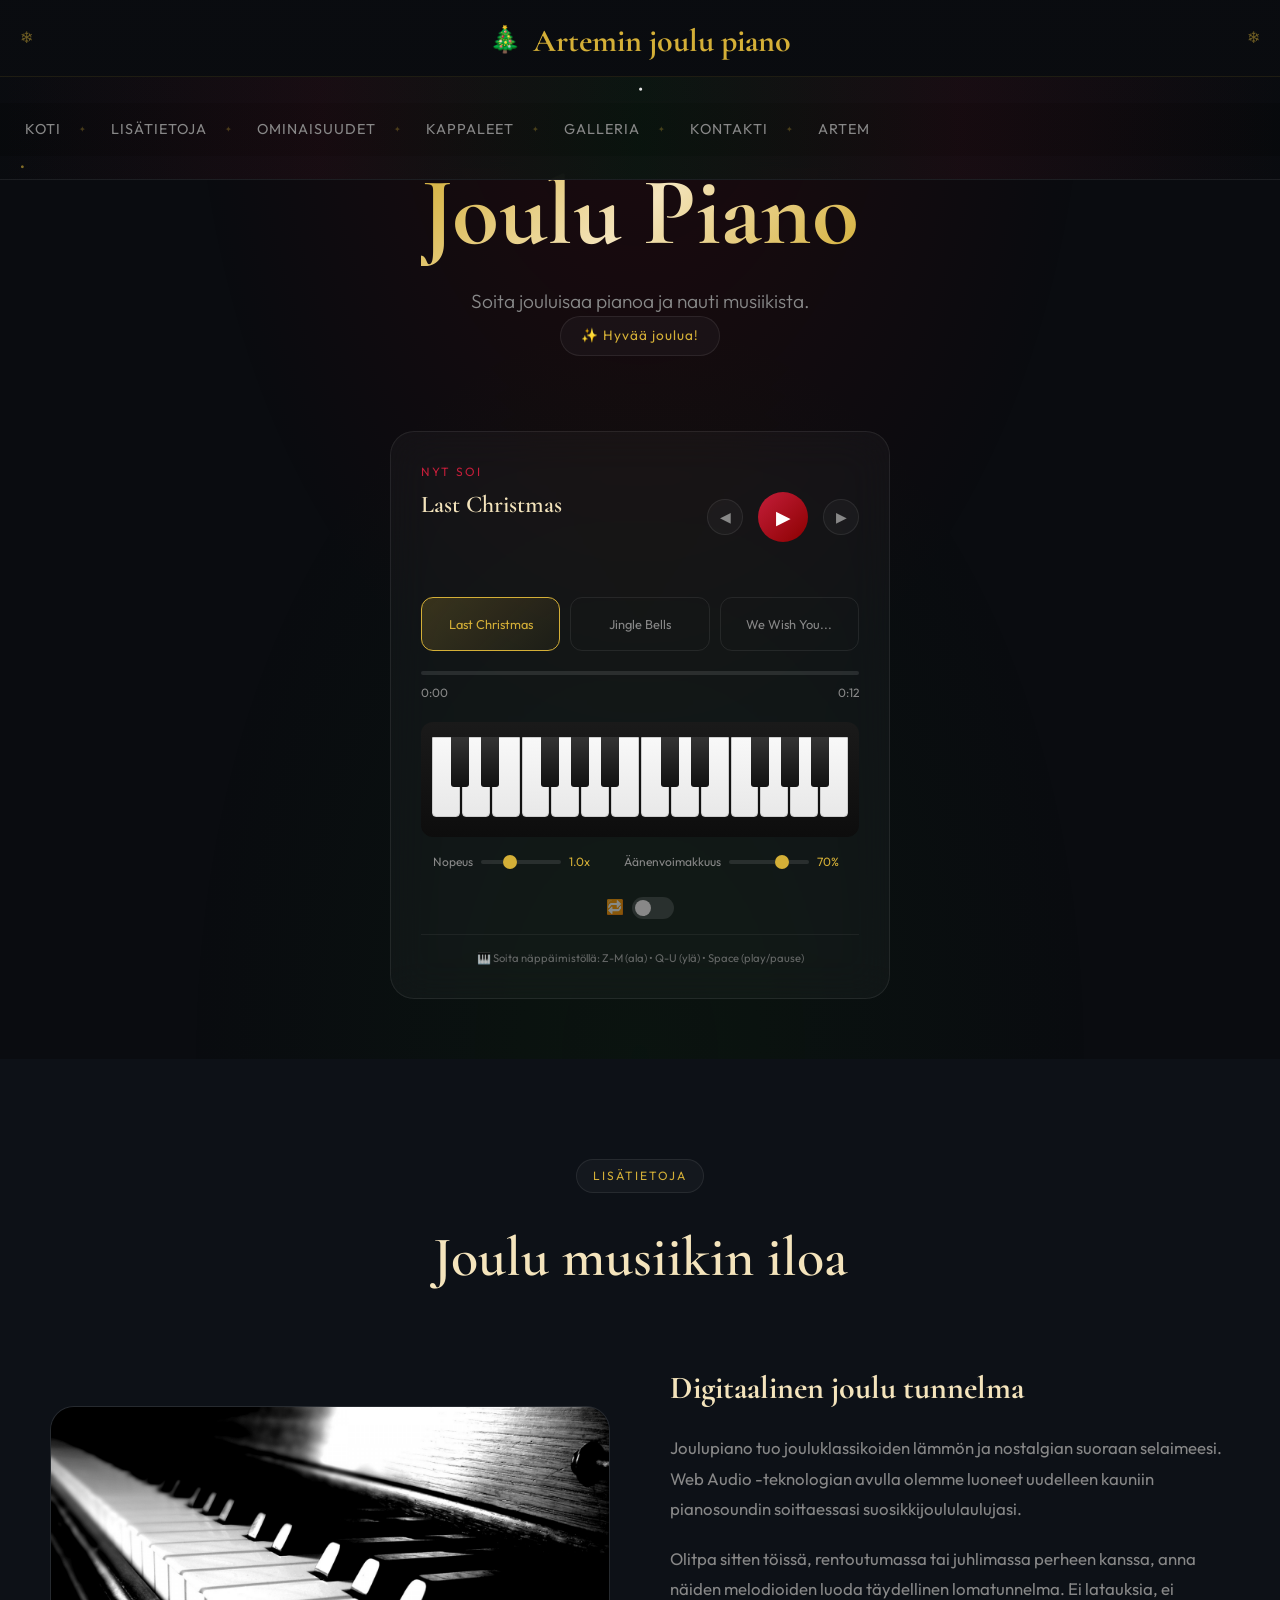
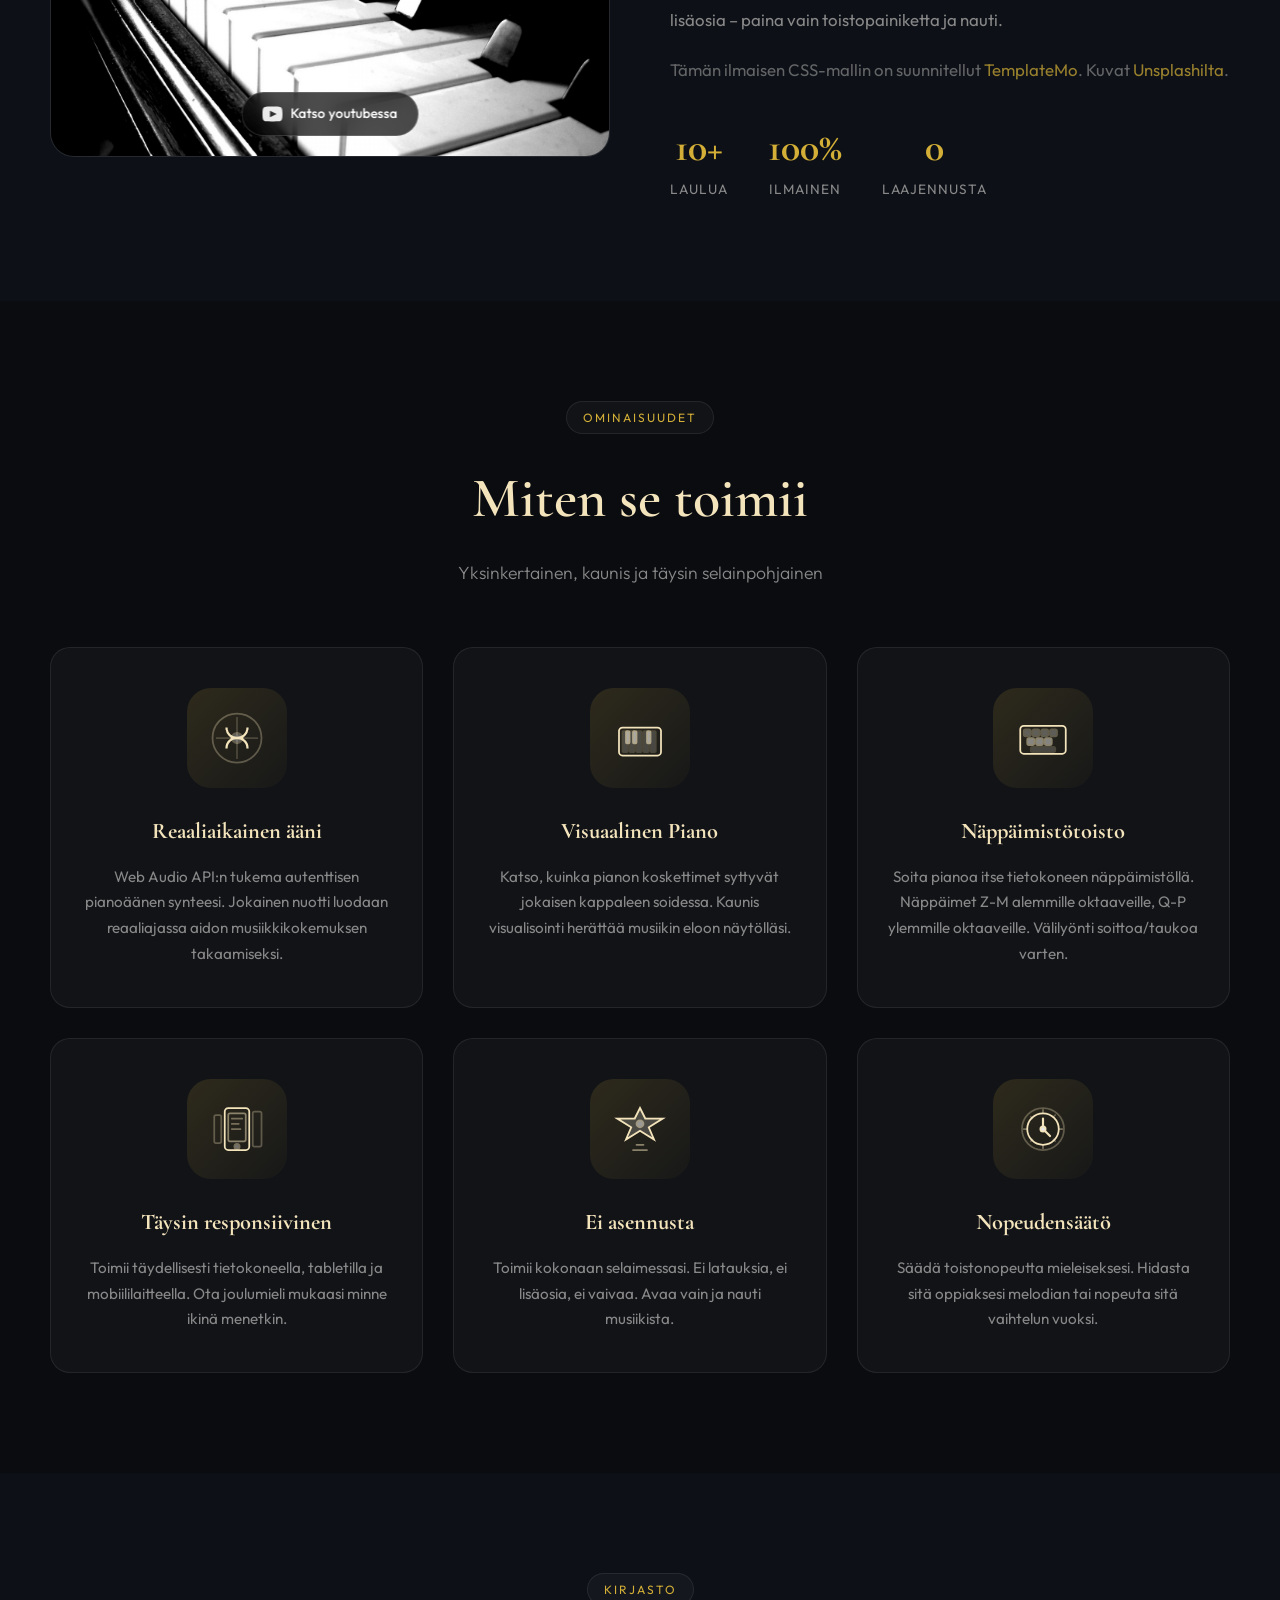
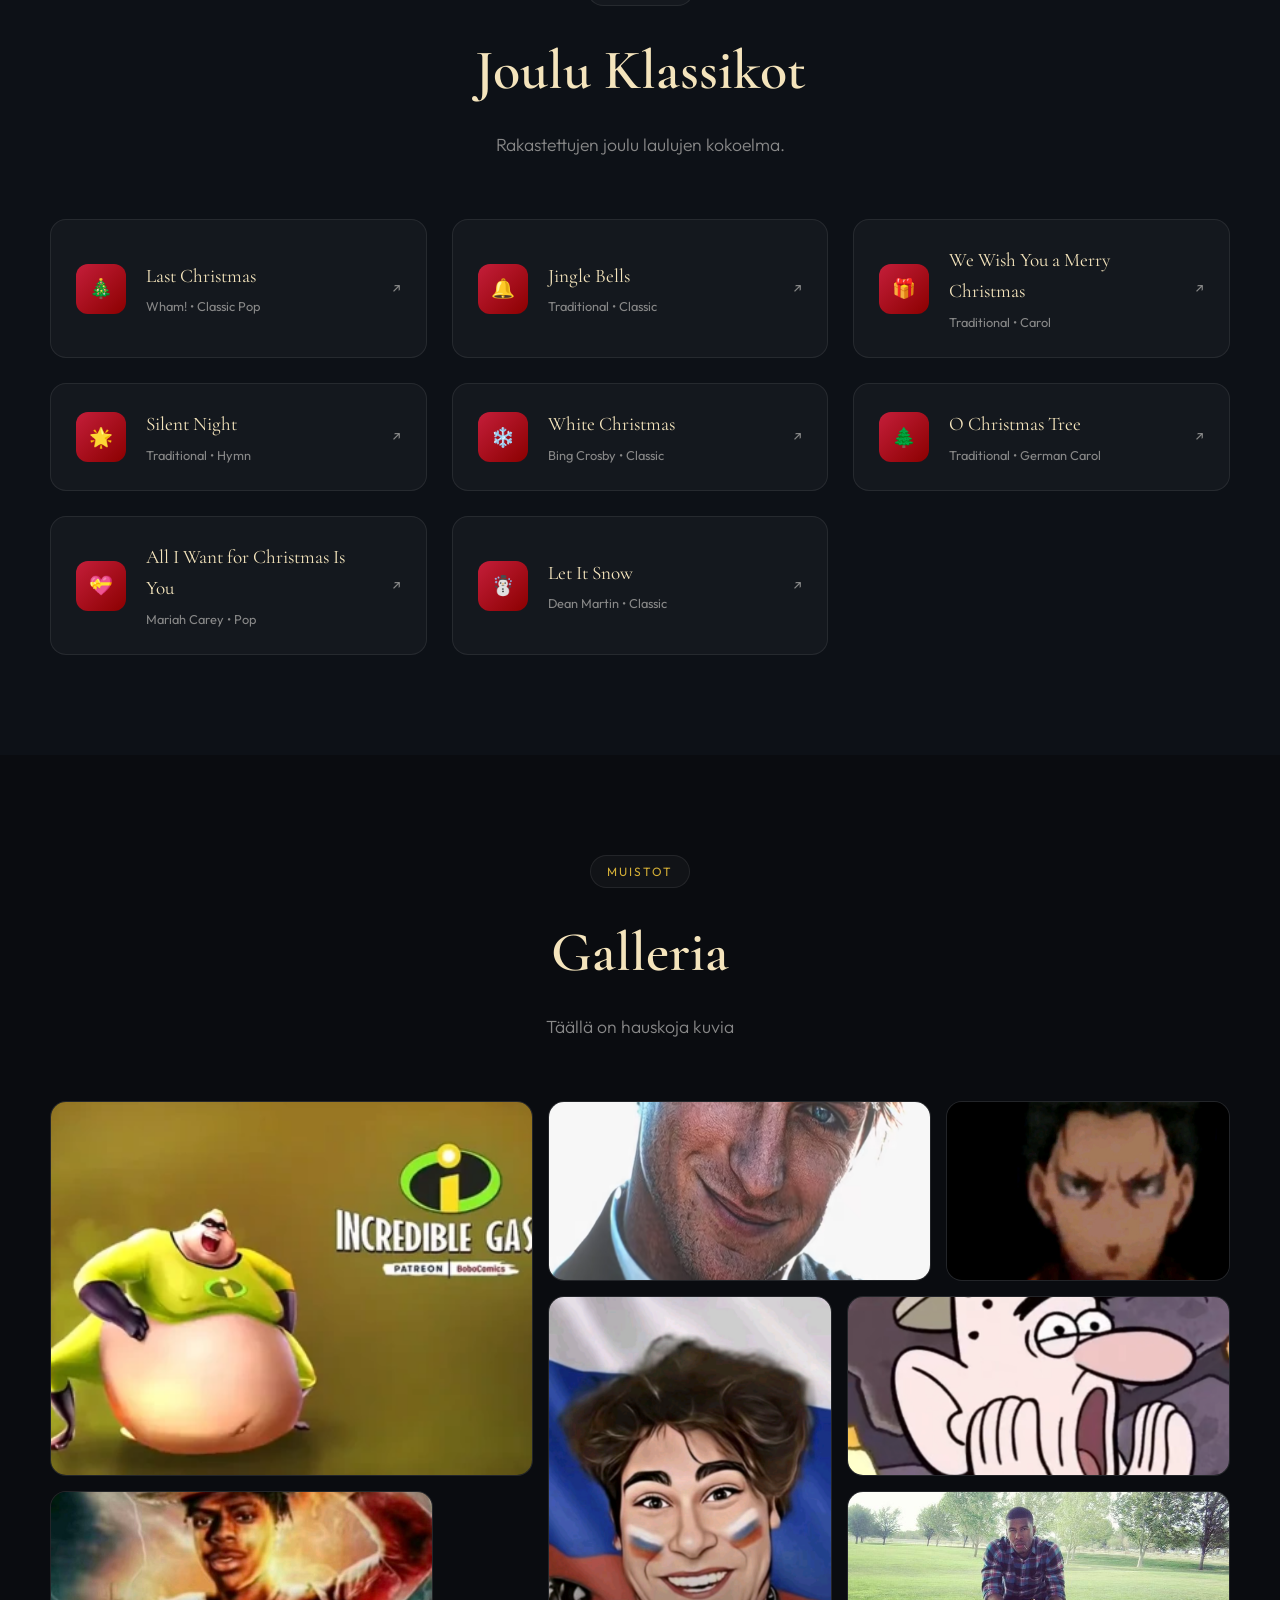
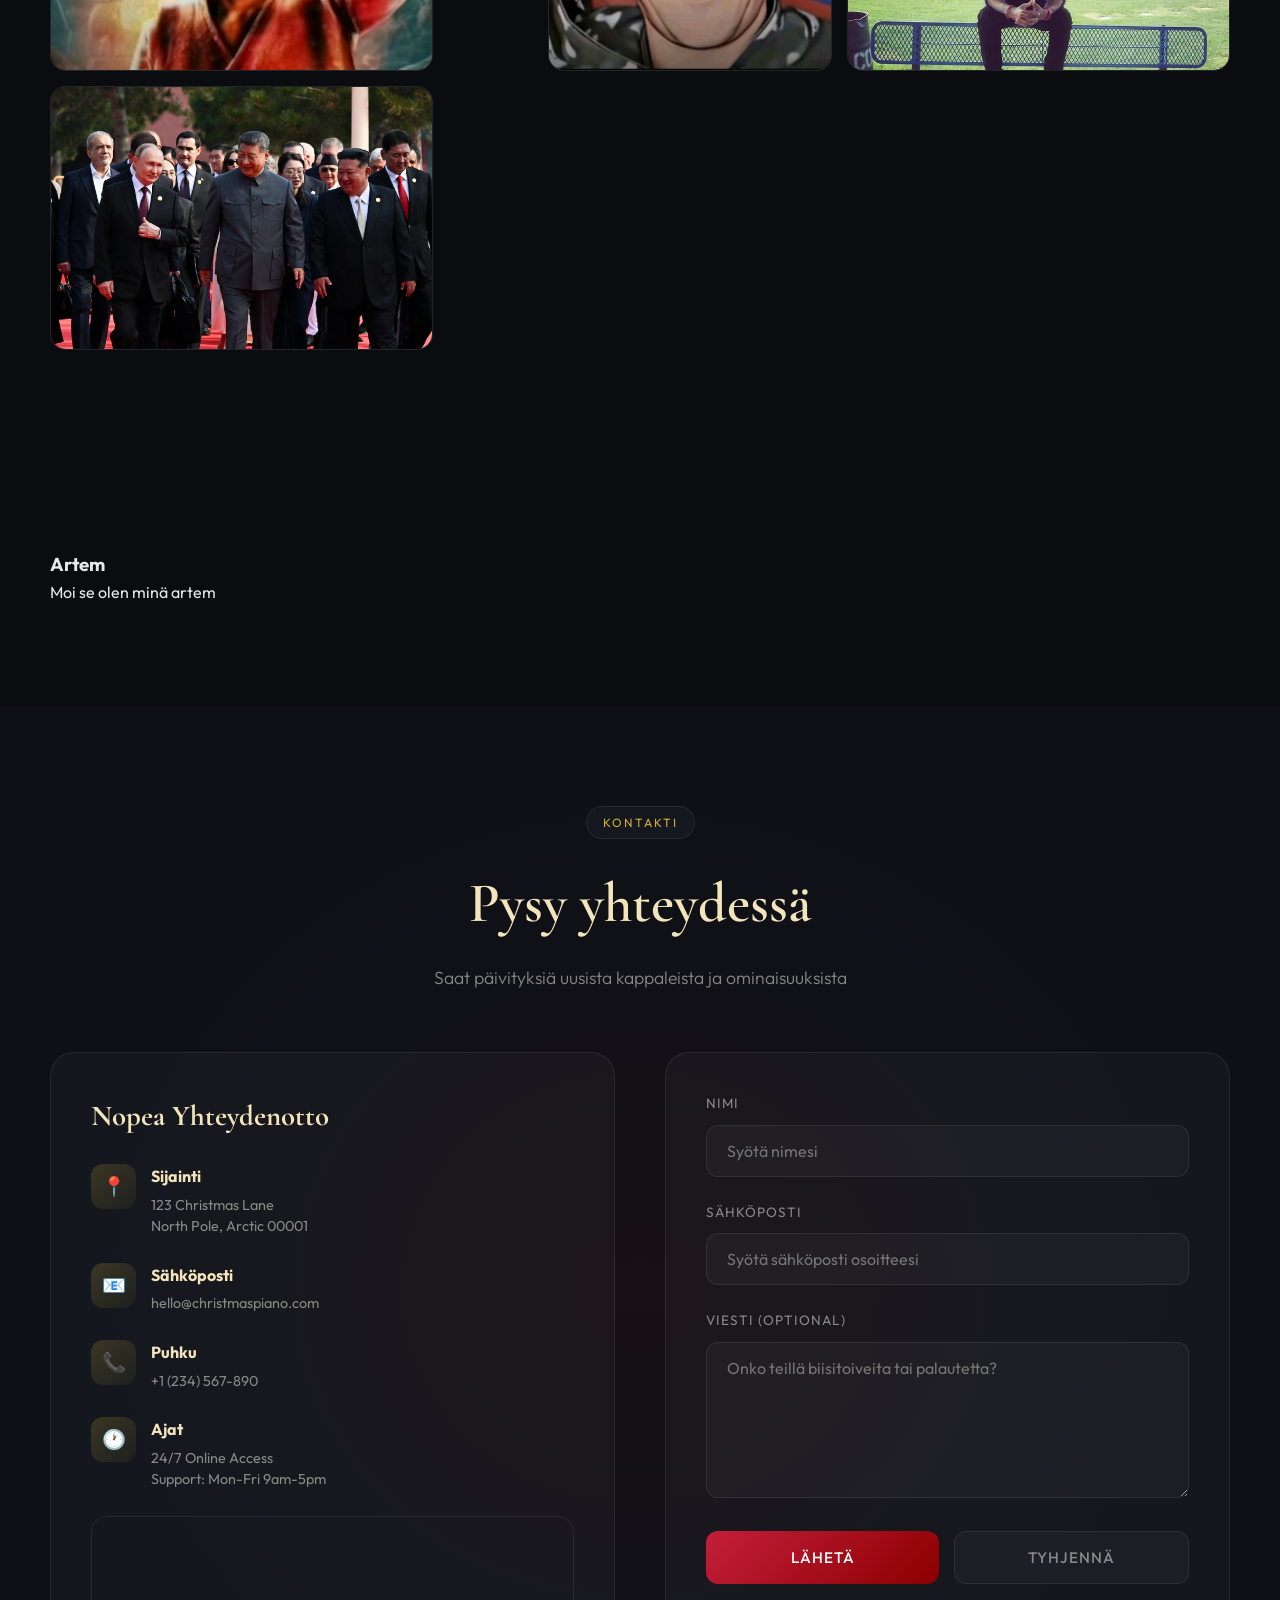
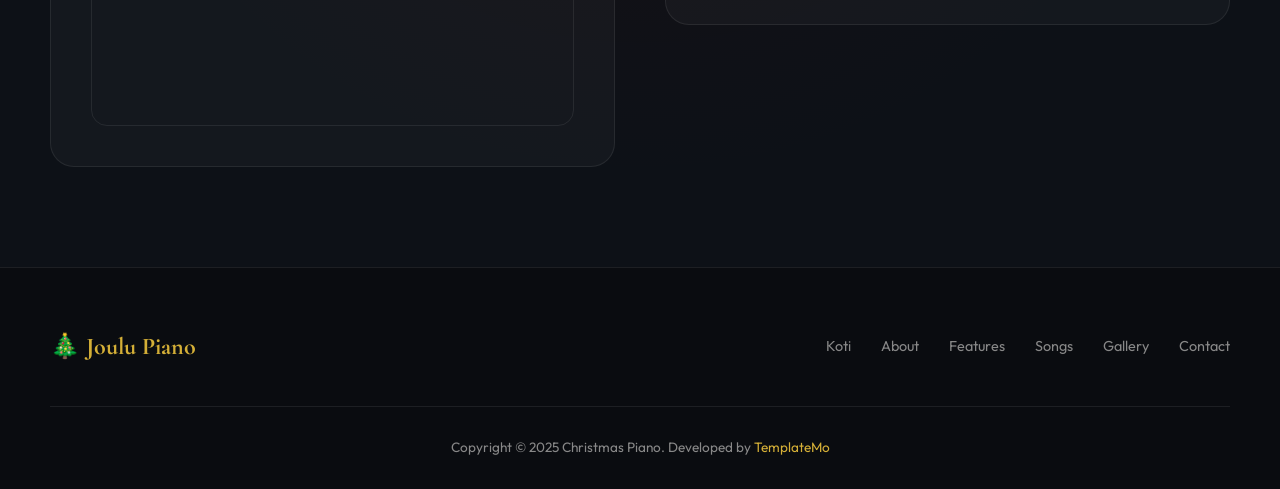
==== commit 5edea0fc: "Suomensin sivun tekstit, lisäsin omia kuvia" ====
--- a/demo3/index.html
+++ b/demo3/index.html
@@ -3,7 +3,8 @@
 <head>
     <meta charset="UTF-8">
     <meta name="viewport" content="width=device-width, initial-scale=1.0">
-    <title>Christmas Piano - Free HTML CSS Template</title>
+    <title>Joulu Piano
+    </title>
     <link href="https://fonts.googleapis.com/css2?family=Cormorant+Garamond:wght@400;500;600;700&family=Outfit:wght@300;400;500;600&display=swap" rel="stylesheet">
     <link rel="stylesheet" href="templatemo-604-christmas-piano.css">
 <!--
@@ -24,52 +25,49 @@
         <div class="header-logo-row">
             <a href="#hero" class="logo">
                 <span class="logo-icon">🎄</span>
-                Christmas Piano
+                Artemin joulu piano
             </a>
         </div>
         <!-- Navigation Row -->
         <div class="header-nav-row">
             <div class="nav-container">
-                <div class="nav-decor">
-                    <span class="ornament">🔔</span>
-                    <span>•</span>
-                    <span class="ornament">🎁</span>
-                </div>
-                <ul class="nav-links" id="navLinks">
-                    <li><a href="#hero">Home</a></li>
-                    <li><a href="#about">About</a></li>
-                    <li><a href="#features">Features</a></li>
-                    <li><a href="#songs">Songs</a></li>
-                    <li><a href="#gallery">Gallery</a></li>
-                    <li><a href="#contact">Contact</a></li>
-                </ul>
-                <div class="nav-decor">
-                    <span class="ornament">🎁</span>
-                    <span>•</span>
-                    <span class="ornament">🔔</span>
-                </div>
-                <div class="nav-toggle" id="navToggle">
-                    <span></span>
-                    <span></span>
-                    <span></span>
-                </div>
-            </div>
+                <span>•</span>
+            </div>
+            <ul class="nav-links" id="navLinks">
+                <li><a href="#hero">Koti</a></li>
+                <li><a href="#about">Lisätietoja</a></li>
+                <li><a href="#features">Ominaisuudet</a></li>
+                <li><a href="#songs">Kappaleet</a></li>
+                <li><a href="#gallery">Galleria</a></li>
+                <li><a href="#contact">Kontakti</a></li>
+                <li><a href="#moika">Artem</a></li>
+            </ul>
+            <div class="nav-decor">
+                <span>•</span>
+            </div>
+            <div class="nav-toggle" id="navToggle">
+                <span></span>
+                <span></span>
+                <span></span>
+            </div>
+        </div>
         </div>
     </header>
 
     <!-- Hero Section -->
     <section id="hero">
         <div class="hero-content">
-            <span class="hero-badge">✨ Holiday Season 2025</span>
-            <h1>Christmas Piano</h1>
-            <p class="hero-subtitle">Experience the magic of Christmas through beautiful piano melodies. Play, listen, and celebrate the season.</p>
+
+            <h1>Joulu Piano</h1>
+            <p class="hero-subtitle">Soita jouluisaa pianoa ja nauti musiikista.</p>
+            <span class="hero-badge">✨ Hyvää joulua!</span>
         </div>
 
         <!-- Mini Piano Player -->
         <div class="mini-player">
             <div class="player-header">
                 <div class="song-info">
-                    <div class="now-playing">Now Playing</div>
+                    <div class="now-playing">Nyt soi</div>
                     <div class="song-title" id="currentSongTitle">Last Christmas</div>
                 </div>
                 <div class="player-controls">
@@ -101,12 +99,12 @@
 
             <div class="player-controls-row">
                 <div class="control-group">
-                    <span class="control-label">Speed</span>
+                    <span class="control-label">Nopeus</span>
                     <input type="range" class="control-slider" id="speedSlider" min="0.5" max="2" step="0.1" value="1">
                     <span class="control-value" id="speedValue">1.0x</span>
                 </div>
                 <div class="control-group">
-                    <span class="control-label">Volume</span>
+                    <span class="control-label">Äänenvoimakkuus</span>
                     <input type="range" class="control-slider" id="volumeSlider" min="0" max="1" step="0.1" value="0.7">
                     <span class="control-value" id="volumeValue">70%</span>
                 </div>
@@ -117,7 +115,7 @@
             </div>
 
             <div class="keyboard-hint">
-                🎹 Play with keyboard: Z-M (lower) • Q-U (upper) • Space (play/pause)
+                🎹 Soita näppäimistöllä: Z-M (ala) • Q-U (ylä) • Space (play/pause)
             </div>
         </div>
     </section>
@@ -125,37 +123,36 @@
     <!-- About Section -->
     <section id="about">
         <div class="section-header">
-            <span class="section-badge">About</span>
-            <h2>The Joy of Christmas Music</h2>
-            <p class="section-desc">Bringing holiday cheer through the timeless sound of piano</p>
+            <span class="section-badge">Lisätietoja</span>
+            <h2>Joulu musiikin iloa</h2>
         </div>
         <div class="about-grid">
             <div class="about-media">
-                <img src="images/about-piano.jpg" alt="Christmas Piano">
+                <img src="images/piano.jpeg" alt="Christmas Piano">
                 <a href="https://www.youtube.com/watch?v=E8gmARGvPlI" target="_blank" rel="noopener" class="youtube-btn">
                     <svg width="20" height="20" viewBox="0 0 24 24" fill="currentColor">
-                        <path d="M19.615 3.184c-3.604-.246-11.631-.245-15.23 0-3.897.266-4.356 2.62-4.385 8.816.029 6.185.484 8.549 4.385 8.816 3.6.245 11.626.246 15.23 0 3.897-.266 4.356-2.62 4.385-8.816-.029-6.185-.484-8.549-4.385-8.816zm-10.615 12.816v-8l8 3.993-8 4.007z"/>
-                    </svg>
-                    Watch on YouTube
+                        <path d="M19.615 3.184c-3.604-.246-11.631-.245-15.23 0-3.897.266-4.356 2.62-4.385 8.816.029 6.185.484 8.549 4.385 8.816 3.6.245 11.626.246 15.23 0 3.897-.266 4.356-2.62 4.385-8.816-.029-6.185-.484-8.549-4.385-8.816zm-10.615 12.816v-8l8 3.993-8 4.007z" />
+                    </svg>
+                    Katso youtubessa
                 </a>
             </div>
             <div class="about-content">
-                <h3>A Digital Christmas Experience</h3>
-                <p>Christmas Piano brings the warmth and nostalgia of holiday classics right to your browser. Using Web Audio technology, we've recreated the beautiful sound of piano playing your favorite Christmas songs.</p>
-                <p>Whether you're working, relaxing, or celebrating with family, let these melodies set the perfect holiday atmosphere. No downloads, no plugins — just press play and enjoy.</p>
-                <p class="about-credits">This free CSS template is designed by <a href="https://templatemo.com" target="_blank" rel="nofollow noopener">TemplateMo</a>. Images courtesy of <a href="https://unsplash.com" target="_blank" rel="nofollow noopener">Unsplash</a>.</p>
+                <h3>Digitaalinen joulu tunnelma</h3>
+                <p>Joulupiano tuo jouluklassikoiden lämmön ja nostalgian suoraan selaimeesi. Web Audio -teknologian avulla olemme luoneet uudelleen kauniin pianosoundin soittaessasi suosikkijoululaulujasi.</p>
+                <p>Olitpa sitten töissä, rentoutumassa tai juhlimassa perheen kanssa, anna näiden melodioiden luoda täydellinen lomatunnelma. Ei latauksia, ei lisäosia – paina vain toistopainiketta ja nauti.</p>
+                <p class="about-credits">Tämän ilmaisen CSS-mallin on suunnitellut <a href="https://templatemo.com" target="_blank" rel="nofollow noopener">TemplateMo</a>. Kuvat <a href="https://unsplash.com" target="_blank" rel="nofollow noopener">Unsplashilta</a>.</p>
                 <div class="about-stats">
                     <div class="stat">
                         <div class="stat-number">10+</div>
-                        <div class="stat-label">Songs</div>
+                        <div class="stat-label">Laulua</div>
                     </div>
                     <div class="stat">
                         <div class="stat-number">100%</div>
-                        <div class="stat-label">Free</div>
+                        <div class="stat-label">Ilmainen</div>
                     </div>
                     <div class="stat">
                         <div class="stat-number">0</div>
-                        <div class="stat-label">Plugins</div>
+                        <div class="stat-label">Laajennusta</div>
                     </div>
                 </div>
             </div>
@@ -165,98 +162,98 @@
     <!-- Features Section -->
     <section id="features">
         <div class="section-header">
-            <span class="section-badge">Features</span>
-            <h2>How It Works</h2>
-            <p class="section-desc">Simple, beautiful, and completely browser-based</p>
+            <span class="section-badge">Ominaisuudet</span>
+            <h2>Miten se toimii</h2>
+            <p class="section-desc">Yksinkertainen, kaunis ja täysin selainpohjainen</p>
         </div>
         <div class="features-grid">
             <div class="feature-card">
                 <div class="feature-icon">
                     <svg viewBox="0 0 64 64" fill="none" stroke="currentColor" stroke-width="2">
-                        <circle cx="32" cy="32" r="28" stroke-opacity="0.3"/>
-                        <path d="M32 8v48M8 32h48" stroke-opacity="0.2"/>
-                        <path d="M20 20c0 8 6 12 12 12s12-4 12-12" stroke-width="2.5"/>
-                        <path d="M20 44c0-8 6-12 12-12s12 4 12 12" stroke-width="2.5"/>
-                        <circle cx="32" cy="32" r="6" fill="currentColor" opacity="0.3"/>
-                        <path d="M26 32h12" stroke-width="3" stroke-linecap="round"/>
-                    </svg>
-                </div>
-                <h3>Real-Time Audio</h3>
-                <p>Powered by Web Audio API for authentic piano sound synthesis. Each note is generated in real-time for a genuine musical experience.</p>
-            </div>
-            <div class="feature-card">
-                <div class="feature-icon">
-                    <svg viewBox="0 0 64 64" fill="none" stroke="currentColor" stroke-width="2">
-                        <rect x="8" y="20" width="48" height="32" rx="4" stroke-width="2"/>
-                        <rect x="12" y="24" width="6" height="24" rx="1" fill="currentColor" opacity="0.2"/>
-                        <rect x="20" y="24" width="6" height="24" rx="1" fill="currentColor" opacity="0.2"/>
-                        <rect x="28" y="24" width="6" height="24" rx="1" fill="currentColor" opacity="0.2"/>
-                        <rect x="36" y="24" width="6" height="24" rx="1" fill="currentColor" opacity="0.2"/>
-                        <rect x="44" y="24" width="6" height="24" rx="1" fill="currentColor" opacity="0.2"/>
-                        <rect x="16" y="24" width="4" height="14" rx="1" fill="currentColor" opacity="0.6"/>
-                        <rect x="24" y="24" width="4" height="14" rx="1" fill="currentColor" opacity="0.6"/>
-                        <rect x="40" y="24" width="4" height="14" rx="1" fill="currentColor" opacity="0.6"/>
-                    </svg>
-                </div>
-                <h3>Visual Piano</h3>
-                <p>Watch the piano keys light up as each song plays. A beautiful visualization that brings the music to life on your screen.</p>
-            </div>
-            <div class="feature-card">
-                <div class="feature-icon">
-                    <svg viewBox="0 0 64 64" fill="none" stroke="currentColor" stroke-width="2">
-                        <rect x="6" y="18" width="52" height="32" rx="4"/>
-                        <rect x="10" y="22" width="8" height="8" rx="2" fill="currentColor" opacity="0.3"/>
-                        <rect x="20" y="22" width="8" height="8" rx="2" fill="currentColor" opacity="0.3"/>
-                        <rect x="30" y="22" width="8" height="8" rx="2" fill="currentColor" opacity="0.3"/>
-                        <rect x="40" y="22" width="8" height="8" rx="2" fill="currentColor" opacity="0.3"/>
-                        <rect x="14" y="32" width="8" height="8" rx="2" fill="currentColor" opacity="0.5"/>
-                        <rect x="24" y="32" width="8" height="8" rx="2" fill="currentColor" opacity="0.5"/>
-                        <rect x="34" y="32" width="8" height="8" rx="2" fill="currentColor" opacity="0.5"/>
-                        <rect x="18" y="42" width="28" height="6" rx="2" fill="currentColor" opacity="0.2"/>
-                    </svg>
-                </div>
-                <h3>Keyboard Play</h3>
-                <p>Play the piano yourself using your computer keyboard. Keys Z-M for lower octave, Q-P for upper octave. Space to play/pause.</p>
-            </div>
-            <div class="feature-card">
-                <div class="feature-icon">
-                    <svg viewBox="0 0 64 64" fill="none" stroke="currentColor" stroke-width="2">
-                        <rect x="18" y="8" width="28" height="48" rx="4"/>
-                        <rect x="22" y="14" width="20" height="32" rx="2" stroke-opacity="0.5"/>
-                        <circle cx="32" cy="52" r="3" fill="currentColor" opacity="0.4"/>
-                        <path d="M26 20h12M26 26h8M26 32h10" stroke-opacity="0.4" stroke-linecap="round"/>
-                        <rect x="6" y="16" width="8" height="32" rx="2" stroke-opacity="0.3"/>
-                        <rect x="50" y="12" width="10" height="40" rx="2" stroke-opacity="0.3"/>
-                    </svg>
-                </div>
-                <h3>Fully Responsive</h3>
-                <p>Works perfectly on desktop, tablet, and mobile. Take the Christmas spirit with you wherever you go.</p>
-            </div>
-            <div class="feature-card">
-                <div class="feature-icon">
-                    <svg viewBox="0 0 64 64" fill="none" stroke="currentColor" stroke-width="2">
-                        <path d="M32 8L38 20H58L42 30L48 44L32 34L16 44L22 30L6 20H26L32 8Z" fill="currentColor" opacity="0.2"/>
-                        <path d="M32 8L38 20H58L42 30L48 44L32 34L16 44L22 30L6 20H26L32 8Z"/>
-                        <circle cx="32" cy="26" r="4" fill="currentColor" opacity="0.5"/>
-                        <path d="M28 50h8M24 56h16" stroke-linecap="round" stroke-opacity="0.5"/>
-                    </svg>
-                </div>
-                <h3>No Installation</h3>
-                <p>Runs entirely in your browser. No downloads, no plugins, no hassle. Just open and enjoy the music.</p>
-            </div>
-            <div class="feature-card">
-                <div class="feature-icon">
-                    <svg viewBox="0 0 64 64" fill="none" stroke="currentColor" stroke-width="2">
-                        <circle cx="32" cy="32" r="24" stroke-opacity="0.3"/>
-                        <circle cx="32" cy="32" r="18"/>
-                        <path d="M32 20v12l8 8" stroke-width="2.5" stroke-linecap="round" stroke-linejoin="round"/>
-                        <circle cx="32" cy="32" r="3" fill="currentColor"/>
-                        <path d="M32 10v4M32 50v4M10 32h4M50 32h4" stroke-linecap="round" stroke-opacity="0.4"/>
-                        <path d="M18 18l2 2M44 44l2 2M18 46l2-2M44 18l2-2" stroke-linecap="round" stroke-opacity="0.3"/>
-                    </svg>
-                </div>
-                <h3>Speed Control</h3>
-                <p>Adjust playback speed to your preference. Slow it down to learn the melody or speed it up for variety.</p>
+                        <circle cx="32" cy="32" r="28" stroke-opacity="0.3" />
+                        <path d="M32 8v48M8 32h48" stroke-opacity="0.2" />
+                        <path d="M20 20c0 8 6 12 12 12s12-4 12-12" stroke-width="2.5" />
+                        <path d="M20 44c0-8 6-12 12-12s12 4 12 12" stroke-width="2.5" />
+                        <circle cx="32" cy="32" r="6" fill="currentColor" opacity="0.3" />
+                        <path d="M26 32h12" stroke-width="3" stroke-linecap="round" />
+                    </svg>
+                </div>
+                <h3>Reaaliaikainen ääni</h3>
+                <p>Web Audio API:n tukema autenttisen pianoäänen synteesi. Jokainen nuotti luodaan reaaliajassa aidon musiikkikokemuksen takaamiseksi.</p>
+            </div>
+            <div class="feature-card">
+                <div class="feature-icon">
+                    <svg viewBox="0 0 64 64" fill="none" stroke="currentColor" stroke-width="2">
+                        <rect x="8" y="20" width="48" height="32" rx="4" stroke-width="2" />
+                        <rect x="12" y="24" width="6" height="24" rx="1" fill="currentColor" opacity="0.2" />
+                        <rect x="20" y="24" width="6" height="24" rx="1" fill="currentColor" opacity="0.2" />
+                        <rect x="28" y="24" width="6" height="24" rx="1" fill="currentColor" opacity="0.2" />
+                        <rect x="36" y="24" width="6" height="24" rx="1" fill="currentColor" opacity="0.2" />
+                        <rect x="44" y="24" width="6" height="24" rx="1" fill="currentColor" opacity="0.2" />
+                        <rect x="16" y="24" width="4" height="14" rx="1" fill="currentColor" opacity="0.6" />
+                        <rect x="24" y="24" width="4" height="14" rx="1" fill="currentColor" opacity="0.6" />
+                        <rect x="40" y="24" width="4" height="14" rx="1" fill="currentColor" opacity="0.6" />
+                    </svg>
+                </div>
+                <h3>Visuaalinen Piano</h3>
+                <p>Katso, kuinka pianon koskettimet syttyvät jokaisen kappaleen soidessa. Kaunis visualisointi herättää musiikin eloon näytölläsi.</p>
+            </div>
+            <div class="feature-card">
+                <div class="feature-icon">
+                    <svg viewBox="0 0 64 64" fill="none" stroke="currentColor" stroke-width="2">
+                        <rect x="6" y="18" width="52" height="32" rx="4" />
+                        <rect x="10" y="22" width="8" height="8" rx="2" fill="currentColor" opacity="0.3" />
+                        <rect x="20" y="22" width="8" height="8" rx="2" fill="currentColor" opacity="0.3" />
+                        <rect x="30" y="22" width="8" height="8" rx="2" fill="currentColor" opacity="0.3" />
+                        <rect x="40" y="22" width="8" height="8" rx="2" fill="currentColor" opacity="0.3" />
+                        <rect x="14" y="32" width="8" height="8" rx="2" fill="currentColor" opacity="0.5" />
+                        <rect x="24" y="32" width="8" height="8" rx="2" fill="currentColor" opacity="0.5" />
+                        <rect x="34" y="32" width="8" height="8" rx="2" fill="currentColor" opacity="0.5" />
+                        <rect x="18" y="42" width="28" height="6" rx="2" fill="currentColor" opacity="0.2" />
+                    </svg>
+                </div>
+                <h3>Näppäimistötoisto</h3>
+                <p>Soita pianoa itse tietokoneen näppäimistöllä. Näppäimet Z-M alemmille oktaaveille, Q-P ylemmille oktaaveille. Välilyönti soittoa/taukoa varten.</p>
+            </div>
+            <div class="feature-card">
+                <div class="feature-icon">
+                    <svg viewBox="0 0 64 64" fill="none" stroke="currentColor" stroke-width="2">
+                        <rect x="18" y="8" width="28" height="48" rx="4" />
+                        <rect x="22" y="14" width="20" height="32" rx="2" stroke-opacity="0.5" />
+                        <circle cx="32" cy="52" r="3" fill="currentColor" opacity="0.4" />
+                        <path d="M26 20h12M26 26h8M26 32h10" stroke-opacity="0.4" stroke-linecap="round" />
+                        <rect x="6" y="16" width="8" height="32" rx="2" stroke-opacity="0.3" />
+                        <rect x="50" y="12" width="10" height="40" rx="2" stroke-opacity="0.3" />
+                    </svg>
+                </div>
+                <h3>Täysin responsiivinen</h3>
+                <p>Toimii täydellisesti tietokoneella, tabletilla ja mobiililaitteella. Ota joulumieli mukaasi minne ikinä menetkin.</p>
+            </div>
+            <div class="feature-card">
+                <div class="feature-icon">
+                    <svg viewBox="0 0 64 64" fill="none" stroke="currentColor" stroke-width="2">
+                        <path d="M32 8L38 20H58L42 30L48 44L32 34L16 44L22 30L6 20H26L32 8Z" fill="currentColor" opacity="0.2" />
+                        <path d="M32 8L38 20H58L42 30L48 44L32 34L16 44L22 30L6 20H26L32 8Z" />
+                        <circle cx="32" cy="26" r="4" fill="currentColor" opacity="0.5" />
+                        <path d="M28 50h8M24 56h16" stroke-linecap="round" stroke-opacity="0.5" />
+                    </svg>
+                </div>
+                <h3>Ei asennusta</h3>
+                <p>Toimii kokonaan selaimessasi. Ei latauksia, ei lisäosia, ei vaivaa. Avaa vain ja nauti musiikista.</p>
+            </div>
+            <div class="feature-card">
+                <div class="feature-icon">
+                    <svg viewBox="0 0 64 64" fill="none" stroke="currentColor" stroke-width="2">
+                        <circle cx="32" cy="32" r="24" stroke-opacity="0.3" />
+                        <circle cx="32" cy="32" r="18" />
+                        <path d="M32 20v12l8 8" stroke-width="2.5" stroke-linecap="round" stroke-linejoin="round" />
+                        <circle cx="32" cy="32" r="3" fill="currentColor" />
+                        <path d="M32 10v4M32 50v4M10 32h4M50 32h4" stroke-linecap="round" stroke-opacity="0.4" />
+                        <path d="M18 18l2 2M44 44l2 2M18 46l2-2M44 18l2-2" stroke-linecap="round" stroke-opacity="0.3" />
+                    </svg>
+                </div>
+                <h3>Nopeudensäätö</h3>
+                <p>Säädä toistonopeutta mieleiseksesi. Hidasta sitä oppiaksesi melodian tai nopeuta sitä vaihtelun vuoksi.</p>
             </div>
         </div>
     </section>
@@ -264,9 +261,9 @@
     <!-- Songs Section -->
     <section id="songs">
         <div class="section-header">
-            <span class="section-badge">Library</span>
-            <h2>Christmas Classics</h2>
-            <p class="section-desc">A curated collection of beloved holiday melodies</p>
+            <span class="section-badge">Kirjasto</span>
+            <h2>Joulu Klassikot</h2>
+            <p class="section-desc">Rakastettujen joulu laulujen kokoelma.</p>
         </div>
         <div class="songs-grid">
             <a href="https://www.youtube.com/watch?v=E8gmARGvPlI" target="_blank" rel="noopener" class="song-card">
@@ -339,41 +336,41 @@
     <!-- Gallery Section -->
     <section id="gallery">
         <div class="section-header">
-            <span class="section-badge">Memories</span>
-            <h2>Christmas Gallery</h2>
-            <p class="section-desc">Capture the festive moments and holiday spirit</p>
+            <span class="section-badge">Muistot</span>
+            <h2>Galleria</h2>
+            <p class="section-desc">Täällä on hauskoja kuvia</p>
         </div>
         <div class="gallery-grid">
             <div class="gallery-item" data-index="0">
-                <img src="images/christmas-pic-01.jpg" alt="Christmas Tree">
+                <img src="images/gassy.png" alt="Gassy">
                 <div class="gallery-icon">+</div>
             </div>
             <div class="gallery-item" data-index="1">
-                <img src="images/christmas-pic-02.jpg" alt="Christmas Decorations">
+                <img src="images/loganpaul.png" alt="LoganPaul">
                 <div class="gallery-icon">+</div>
             </div>
             <div class="gallery-item" data-index="2">
-                <img src="images/christmas-pic-03.jpg" alt="Christmas Lights">
+                <img src="images/subaru.jpg" alt="ok">
                 <div class="gallery-icon">+</div>
             </div>
             <div class="gallery-item" data-index="3">
-                <img src="images/christmas-pic-04.jpg" alt="Christmas Snow">
+                <img src="images/cookieking.png" alt="Keksi Kuningas">
                 <div class="gallery-icon">+</div>
             </div>
             <div class="gallery-item" data-index="4">
-                <img src="images/christmas-pic-05.jpg" alt="Christmas Gifts">
+                <img src="images/cityboy.png" alt="Kaupunki poika">
                 <div class="gallery-icon">+</div>
             </div>
             <div class="gallery-item" data-index="5">
-                <img src="images/christmas-pic-06.jpg" alt="Christmas Cookies">
+                <img src="images/ishowspeed.jpg" alt="ishowspeed">
                 <div class="gallery-icon">+</div>
             </div>
             <div class="gallery-item" data-index="6">
-                <img src="images/christmas-pic-07.jpg" alt="Christmas Candles">
+                <img src="images/dale.jpg" alt="ltg">
                 <div class="gallery-icon">+</div>
             </div>
             <div class="gallery-item" data-index="7">
-                <img src="images/christmas-pic-08.jpg" alt="Christmas Piano">
+                <img src="images/boi.png" alt="thebois">
                 <div class="gallery-icon">+</div>
             </div>
         </div>
@@ -388,43 +385,47 @@
             <button class="lightbox-nav lightbox-next" id="lightboxNext">▶</button>
         </div>
     </div>
+    <section id="moika">
+            <h3>Artem</h3>
+            <p>Moi se olen minä artem</p>
+    </section>
 
     <!-- Contact Section -->
     <section id="contact">
         <div class="section-header">
-            <span class="section-badge">Connect</span>
-            <h2>Stay in Touch</h2>
-            <p class="section-desc">Get updates on new songs and features</p>
+            <span class="section-badge">Kontakti</span>
+            <h2>Pysy yhteydessä</h2>
+            <p class="section-desc">Saat päivityksiä uusista kappaleista ja ominaisuuksista</p>
         </div>
         <div class="contact-container">
             <!-- Contact Info Column -->
             <div class="contact-info">
-                <h3>Quick Contact</h3>
+                <h3>Nopea Yhteydenotto</h3>
                 <div class="contact-item">
                     <div class="contact-item-icon">📍</div>
                     <div class="contact-item-content">
-                        <h4>Location</h4>
+                        <h4>Sijainti</h4>
                         <p><a href="https://www.google.com/maps/place/New+York,+NY,+USA" target="_blank" rel="noopener">123 Christmas Lane<br>North Pole, Arctic 00001</a></p>
                     </div>
                 </div>
                 <div class="contact-item">
                     <div class="contact-item-icon">📧</div>
                     <div class="contact-item-content">
-                        <h4>Email</h4>
+                        <h4>Sähköposti</h4>
                         <p><a href="mailto:hello@christmaspiano.com">hello@christmaspiano.com</a></p>
                     </div>
                 </div>
                 <div class="contact-item">
                     <div class="contact-item-icon">📞</div>
                     <div class="contact-item-content">
-                        <h4>Phone</h4>
+                        <h4>Puhku</h4>
                         <p><a href="tel:+1234567890">+1 (234) 567-890</a></p>
                     </div>
                 </div>
                 <div class="contact-item">
                     <div class="contact-item-icon">🕐</div>
                     <div class="contact-item-content">
-                        <h4>Hours</h4>
+                        <h4>Ajat</h4>
                         <p>24/7 Online Access<br>Support: Mon-Fri 9am-5pm</p>
                     </div>
                 </div>
@@ -435,20 +436,20 @@
             <!-- Contact Form Column -->
             <form class="contact-form" id="contactForm">
                 <div class="form-group">
-                    <label for="name">Your Name</label>
-                    <input type="text" id="name" name="name" placeholder="Enter your name" required>
+                    <label for="name">Nimi</label>
+                    <input type="text" id="name" name="name" placeholder="Syötä nimesi" required>
                 </div>
                 <div class="form-group">
-                    <label for="email">Email Address</label>
-                    <input type="email" id="email" name="email" placeholder="Enter your email" required>
+                    <label for="email">Sähköposti</label>
+                    <input type="email" id="email" name="email" placeholder="Syötä sähköposti osoitteesi" required>
                 </div>
                 <div class="form-group">
-                    <label for="message">Message (Optional)</label>
-                    <textarea id="message" name="message" placeholder="Any song requests or feedback?"></textarea>
+                    <label for="message">Viesti (Optional)</label>
+                    <textarea id="message" name="message" placeholder="Onko teillä biisitoiveita tai palautetta?"></textarea>
                 </div>
                 <div class="form-buttons">
-                    <button type="submit" class="btn btn-submit">Submit</button>
-                    <button type="reset" class="btn btn-clear">Clear</button>
+                    <button type="submit" class="btn btn-submit">Lähetä</button>
+                    <button type="reset" class="btn btn-clear">Tyhjennä</button>
                 </div>
             </form>
         </div>
@@ -457,9 +458,9 @@
     <!-- Footer -->
     <footer>
         <div class="footer-content">
-            <div class="footer-logo">🎄 Christmas Piano</div>
+            <div class="footer-logo">🎄 Joulu Piano</div>
             <div class="footer-links">
-                <a href="#hero">Home</a>
+                <a href="#hero">Koti</a>
                 <a href="#about">About</a>
                 <a href="#features">Features</a>
                 <a href="#songs">Songs</a>
@@ -471,6 +472,7 @@
             <p>Copyright © 2025 Christmas Piano. Developed by <a rel="nofollow" href="https://templatemo.com" target="_blank">TemplateMo</a></p>
         </div>
     </footer>
-<script src="templatemo-604-piano-scripts.js"></script>
+
+    <script src="templatemo-604-piano-scripts.js"></script>
 </body>
 </html>
